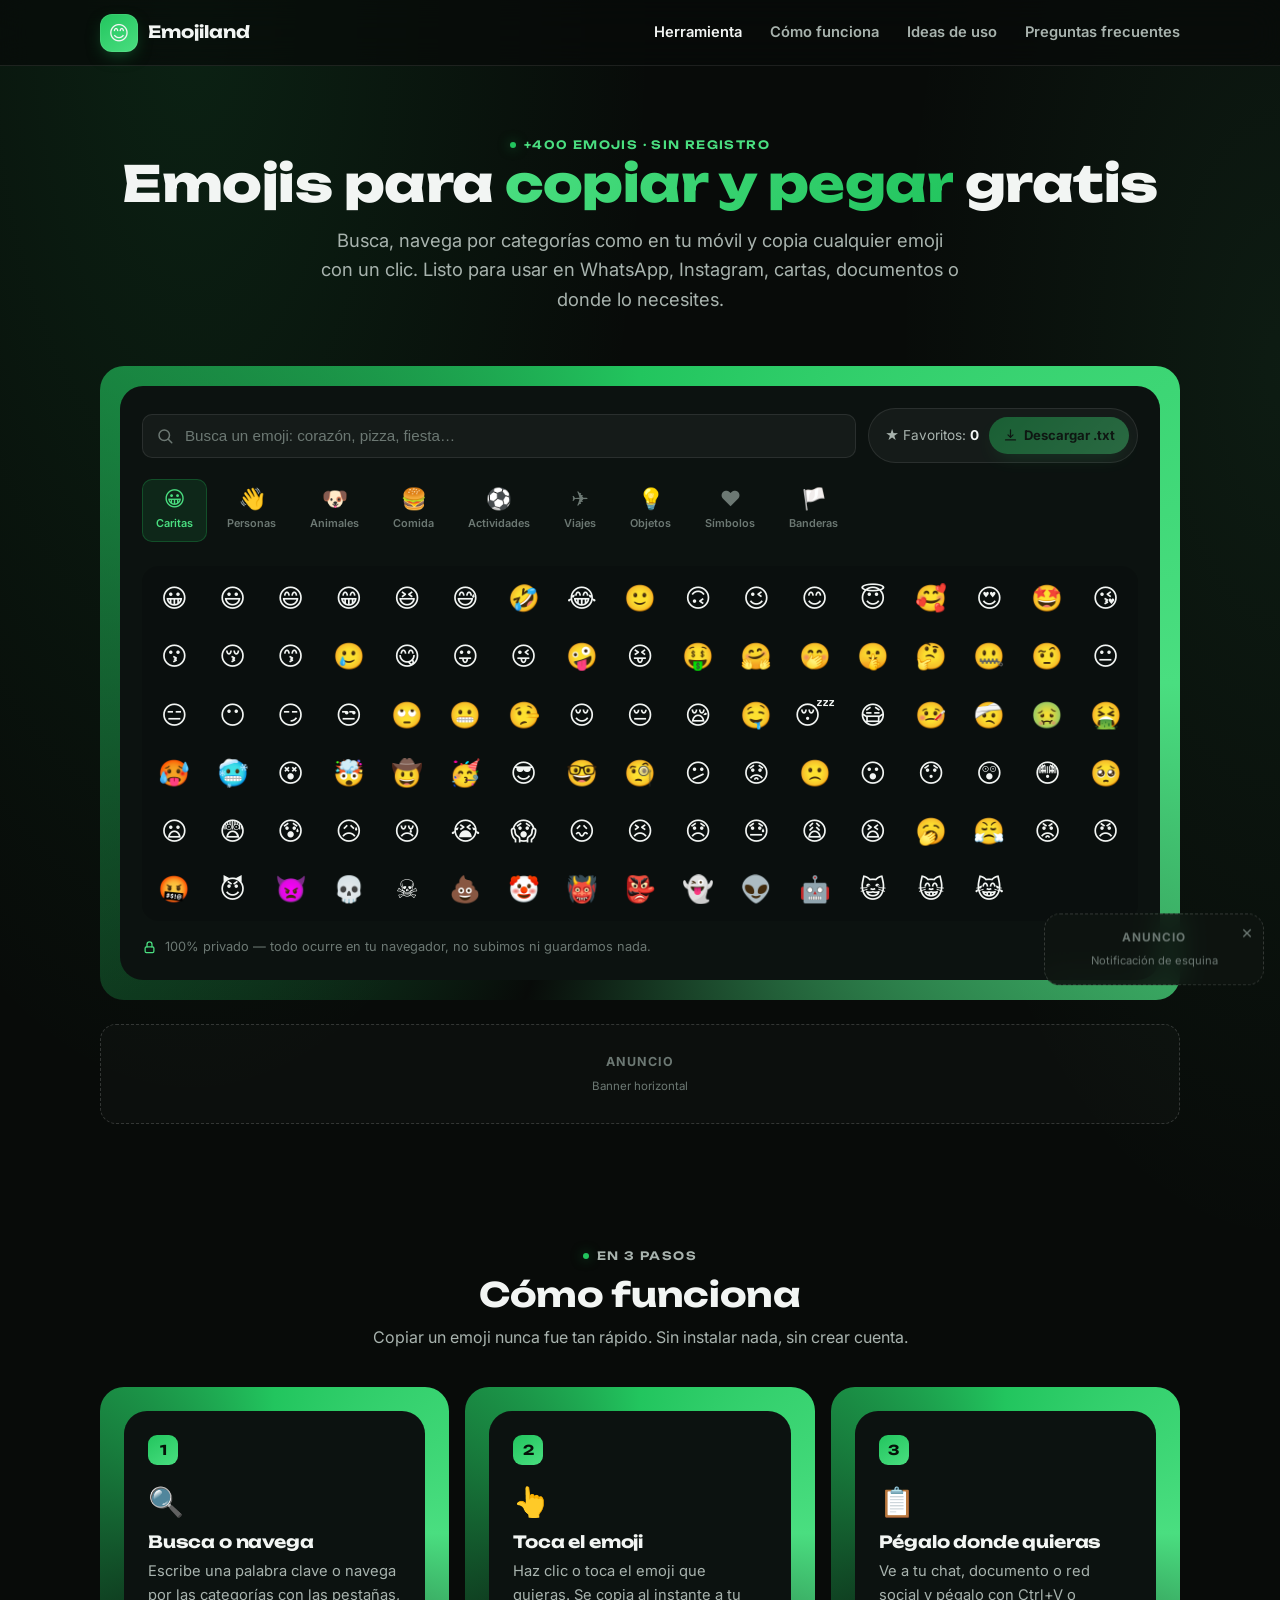
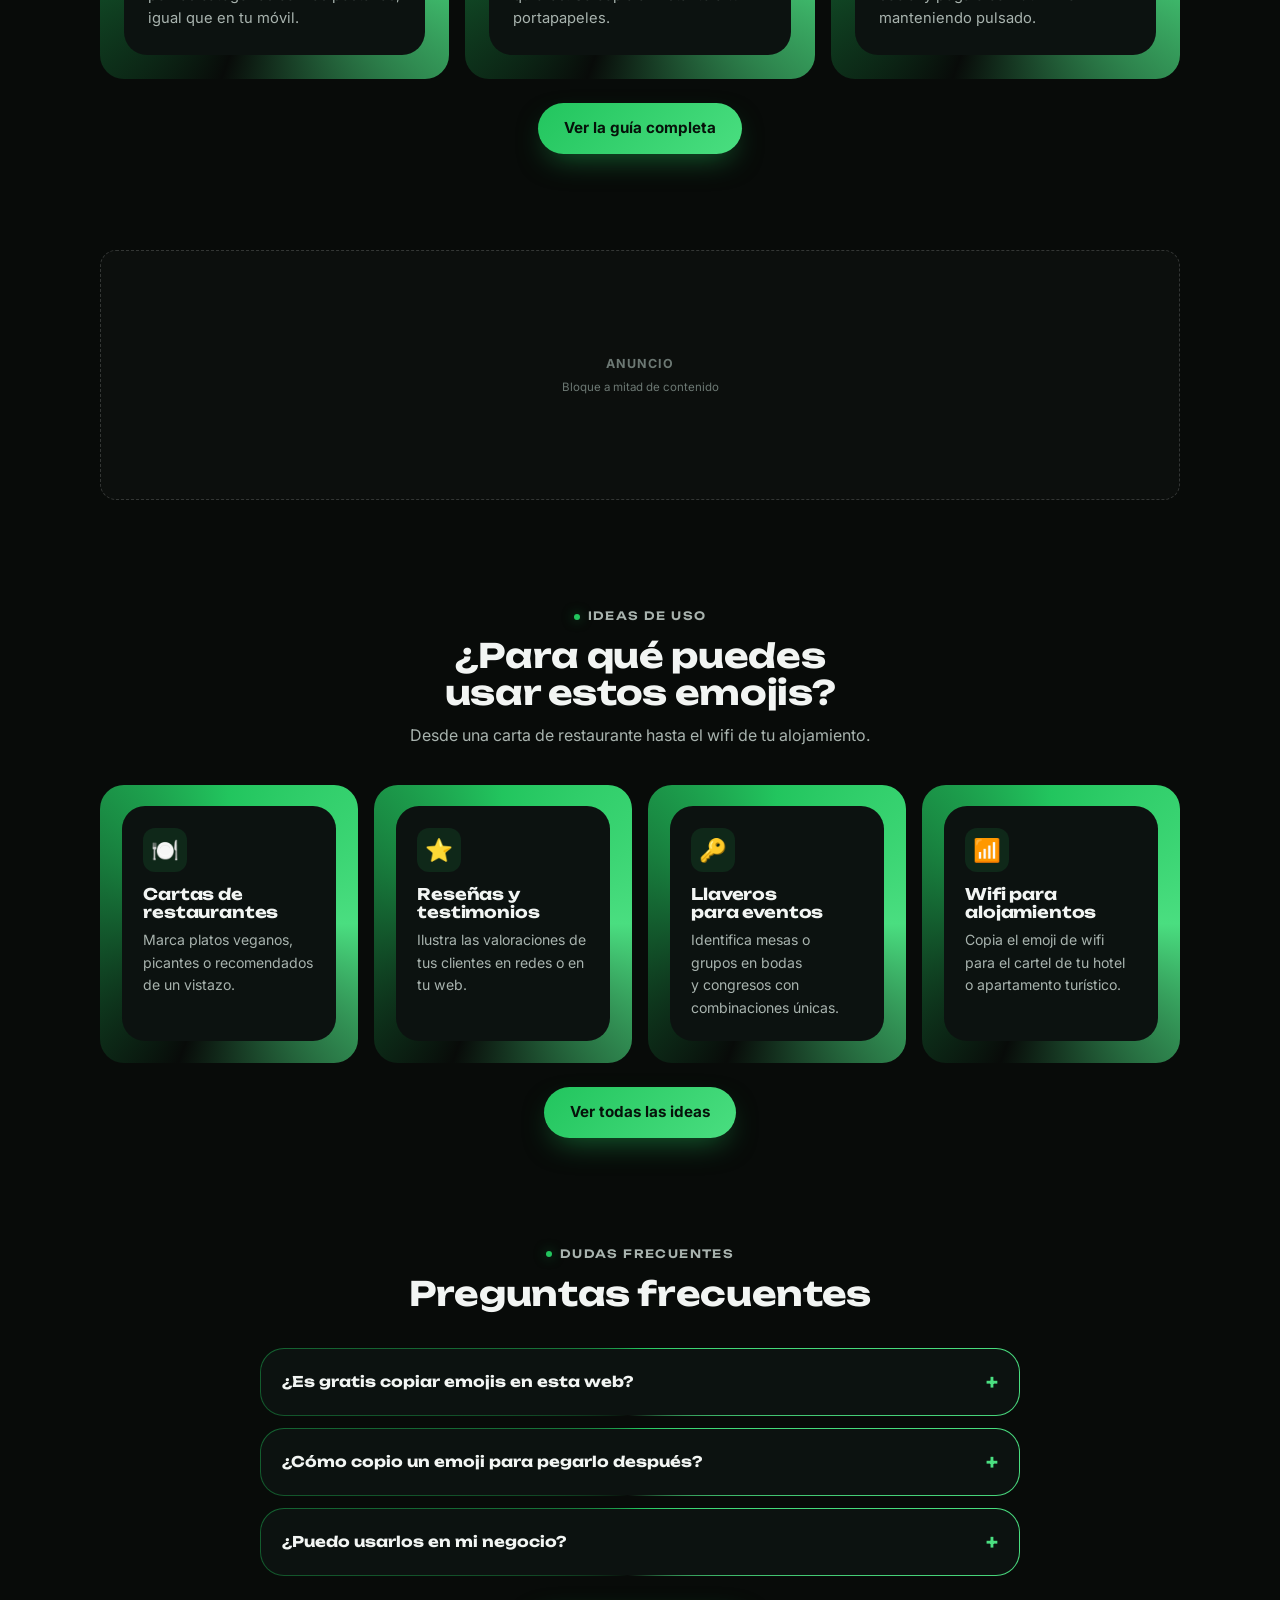
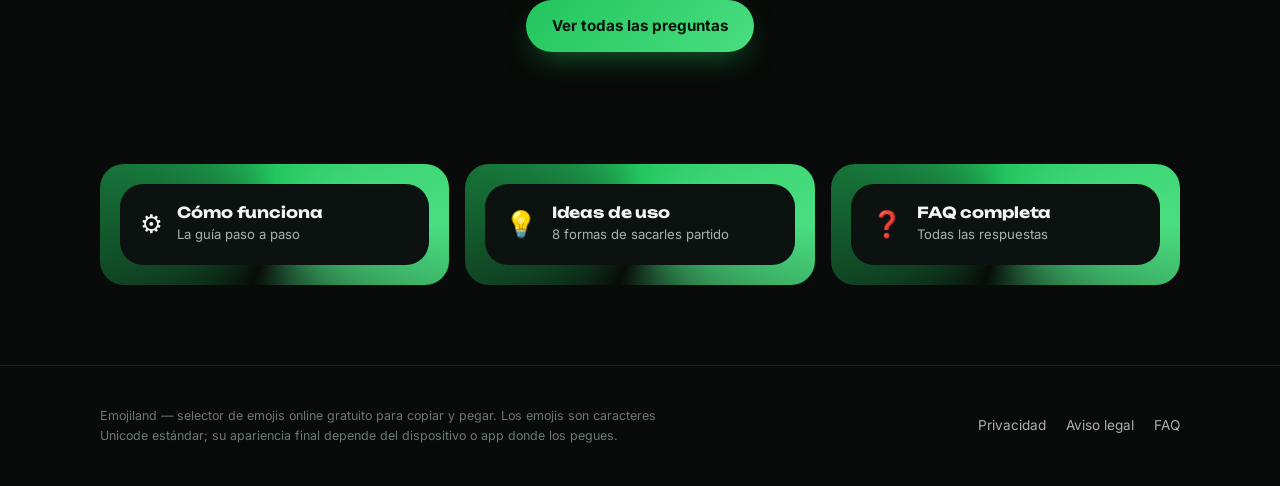
==== index.html @ db61b3c2 "Emojiland: web de copiar y pegar emojis Herramienta 100% client-side con mas de 400 emojis organizad" ====
<!DOCTYPE html>
<html lang="es">
<head>
<meta charset="UTF-8">
<meta name="viewport" content="width=device-width, initial-scale=1">
<title>Emojis para Copiar y Pegar Gratis | Emojiland</title>
<meta name="description" content="Copia emojis gratis con un clic: más de 400 emojis organizados por categorías como en tu móvil. Sin registro, listos para pegar donde quieras.">
<link rel="canonical" href="https://emojiland.example/">
<meta property="og:type" content="website">
<meta property="og:title" content="Emojis para Copiar y Pegar Gratis | Emojiland">
<meta property="og:description" content="Selector de emojis online, organizado por categorías. Copia y pega sin registrarte.">
<meta property="og:url" content="https://emojiland.example/">
<meta name="theme-color" content="#080b09">
<link rel="icon" href="data:image/svg+xml,%3Csvg xmlns='http://www.w3.org/2000/svg' viewBox='0 0 100 100'%3E%3Ctext y='.9em' font-size='90'%3E%F0%9F%98%80%3C/text%3E%3C/svg%3E">

<link rel="preconnect" href="https://fonts.googleapis.com">
<link rel="preconnect" href="https://fonts.gstatic.com" crossorigin>
<link rel="stylesheet" href="https://fonts.googleapis.com/css2?family=Unbounded:wght@600;700;800&family=Inter:wght@400;600;700&display=swap">
<link rel="stylesheet" href="styles.css?v=20260825">

<script type="application/ld+json">
{
  "@context": "https://schema.org",
  "@type": "WebApplication",
  "name": "Emojiland",
  "description": "Selector de emojis online para copiar y pegar gratis, organizado por categorías.",
  "applicationCategory": "UtilitiesApplication",
  "operatingSystem": "Any",
  "offers": { "@type": "Offer", "price": "0", "priceCurrency": "EUR" }
}
</script>
<script type="application/ld+json">
{
  "@context": "https://schema.org",
  "@type": "FAQPage",
  "mainEntity": [
    { "@type": "Question", "name": "¿Es gratis copiar emojis en esta web?", "acceptedAnswer": { "@type": "Answer", "text": "Sí, completamente gratis y sin límite de uso. No hace falta crear una cuenta ni instalar ninguna aplicación." } },
    { "@type": "Question", "name": "¿Cómo copio un emoji para pegarlo después?", "acceptedAnswer": { "@type": "Answer", "text": "Haz clic o toca el emoji que quieras. Se copia automáticamente a tu portapapeles y luego solo tienes que pegarlo donde quieras usarlo." } },
    { "@type": "Question", "name": "¿Puedo usar los emojis en mi negocio o proyecto comercial?", "acceptedAnswer": { "@type": "Answer", "text": "Sí. Los emojis son caracteres Unicode estándar, de uso libre en cualquier contexto personal o comercial." } }
  ]
}
</script>
</head>
<body>
<a href="#main" class="skip-link">Saltar al contenido</a>

<header class="site-header">
  <div class="container">
    <a href="index.html" class="brand">
      <span class="brand-mark" aria-hidden="true">😊</span>
      <span>Emojiland</span>
    </a>
    <nav class="main-nav" aria-label="Navegación principal">
      <a href="index.html" aria-current="page">Herramienta</a>
      <a href="como-funciona.html">Cómo funciona</a>
      <a href="ideas-de-uso.html">Ideas de uso</a>
      <a href="faq.html">Preguntas frecuentes</a>
    </nav>
    <button type="button" class="nav-toggle" data-nav-toggle aria-label="Abrir menú" aria-expanded="false">
      <svg viewBox="0 0 24 24" fill="none" stroke="currentColor" stroke-width="2" stroke-linecap="round"><path d="M3 6h18M3 12h18M3 18h18"/></svg>
    </button>
  </div>
  <nav class="mobile-nav" data-mobile-nav aria-label="Navegación móvil">
    <a href="index.html">Herramienta</a>
    <a href="como-funciona.html">Cómo funciona</a>
    <a href="ideas-de-uso.html">Ideas de uso</a>
    <a href="faq.html">Preguntas frecuentes</a>
  </nav>
</header>

<main id="main">
  <section class="hero container">
    <p class="eyebrow">+400 emojis · sin registro</p>
    <h1>Emojis para <span class="accent-text">copiar y pegar</span> gratis</h1>
    <p class="lead">Busca, navega por categorías como en tu móvil y copia cualquier emoji con un clic. Listo para usar en WhatsApp, Instagram, cartas, documentos o donde lo necesites.</p>
  </section>

  <section class="tool-section container" data-emoji-tool>
    <div class="glow-border tool-card">
      <div class="glow-border-inner">
        <div class="tool-topbar">
          <div class="search-wrap">
            <svg viewBox="0 0 24 24" fill="none" stroke="currentColor" stroke-width="2" stroke-linecap="round" aria-hidden="true"><circle cx="11" cy="11" r="7"/><path d="m21 21-4.3-4.3"/></svg>
            <label for="emoji-search" class="sr-only">Buscar emoji por nombre</label>
            <input type="search" id="emoji-search" class="search-input" placeholder="Busca un emoji: corazón, pizza, fiesta…" data-emoji-search>
          </div>
          <div class="fav-pill">
            <span>★ Favoritos: <strong data-fav-count>0</strong></span>
            <button type="button" class="fav-download" data-fav-download disabled>
              <svg viewBox="0 0 24 24" fill="none" stroke="currentColor" stroke-width="2" stroke-linecap="round" stroke-linejoin="round" aria-hidden="true"><path d="M12 3v12m0 0-4-4m4 4 4-4"/><path d="M4 19h16"/></svg>
              Descargar .txt
            </button>
          </div>
        </div>

        <div class="cat-tabs" role="tablist" aria-label="Categorías de emojis" data-cat-tabs></div>

        <div class="emoji-grid" data-emoji-grid aria-live="polite"></div>
        <noscript>
          <p class="empty-state">Esta herramienta necesita JavaScript activado para copiar emojis. Actívalo en tu navegador y recarga la página.</p>
        </noscript>

        <p class="privacy-badge">
          <svg viewBox="0 0 24 24" fill="none" stroke="currentColor" stroke-width="2" stroke-linecap="round" stroke-linejoin="round" aria-hidden="true"><rect x="5" y="11" width="14" height="9" rx="2"/><path d="M8 11V7a4 4 0 0 1 8 0v4"/></svg>
          100% privado — todo ocurre en tu navegador, no subimos ni guardamos nada.
        </p>
      </div>
    </div>

    <div class="ad-slot ad-banner" role="complementary" aria-label="Espacio publicitario">
      <div class="ad-slot-label">ANUNCIO<small>Banner horizontal</small></div>
    </div>
  </section>

  <section class="section container">
    <div class="section-head reveal">
      <p class="eyebrow">En 3 pasos</p>
      <h2>Cómo funciona</h2>
      <p>Copiar un emoji nunca fue tan rápido. Sin instalar nada, sin crear cuenta.</p>
    </div>
    <div class="steps-grid" id="como-funciona">
      <div class="glow-border step-card reveal">
        <div class="glow-border-inner">
          <span class="step-num">1</span>
          <div class="step-icon" aria-hidden="true">🔍</div>
          <h3>Busca o navega</h3>
          <p>Escribe una palabra clave o navega por las categorías con las pestañas, igual que en tu móvil.</p>
        </div>
      </div>
      <div class="glow-border step-card reveal">
        <div class="glow-border-inner">
          <span class="step-num">2</span>
          <div class="step-icon" aria-hidden="true">👆</div>
          <h3>Toca el emoji</h3>
          <p>Haz clic o toca el emoji que quieras. Se copia al instante a tu portapapeles.</p>
        </div>
      </div>
      <div class="glow-border step-card reveal">
        <div class="glow-border-inner">
          <span class="step-num">3</span>
          <div class="step-icon" aria-hidden="true">📋</div>
          <h3>Pégalo donde quieras</h3>
          <p>Ve a tu chat, documento o red social y pégalo con Ctrl+V o manteniendo pulsado.</p>
        </div>
      </div>
    </div>
    <p style="text-align:center; margin-top:1.5rem;">
      <a href="como-funciona.html" class="btn-primary">Ver la guía completa</a>
    </p>
  </section>

  <div class="container">
    <div class="ad-slot ad-incontent" role="complementary" aria-label="Espacio publicitario">
      <div class="ad-slot-label">ANUNCIO<small>Bloque a mitad de contenido</small></div>
    </div>
  </div>

  <section class="section container">
    <div class="section-head reveal">
      <p class="eyebrow">Ideas de uso</p>
      <h2>¿Para qué puedes usar estos emojis?</h2>
      <p>Desde una carta de restaurante hasta el wifi de tu alojamiento.</p>
    </div>
    <div class="uses-grid">
      <div class="glow-border use-card reveal">
        <div class="glow-border-inner">
          <div class="use-icon" aria-hidden="true">🍽️</div>
          <h3>Cartas de restaurantes</h3>
          <p>Marca platos veganos, picantes o recomendados de un vistazo.</p>
        </div>
      </div>
      <div class="glow-border use-card reveal">
        <div class="glow-border-inner">
          <div class="use-icon" aria-hidden="true">⭐</div>
          <h3>Reseñas y testimonios</h3>
          <p>Ilustra las valoraciones de tus clientes en redes o en tu web.</p>
        </div>
      </div>
      <div class="glow-border use-card reveal">
        <div class="glow-border-inner">
          <div class="use-icon" aria-hidden="true">🔑</div>
          <h3>Llaveros para eventos</h3>
          <p>Identifica mesas o grupos en bodas y congresos con combinaciones únicas.</p>
        </div>
      </div>
      <div class="glow-border use-card reveal">
        <div class="glow-border-inner">
          <div class="use-icon" aria-hidden="true">📶</div>
          <h3>Wifi para alojamientos</h3>
          <p>Copia el emoji de wifi para el cartel de tu hotel o apartamento turístico.</p>
        </div>
      </div>
    </div>
    <p style="text-align:center; margin-top:1.5rem;">
      <a href="ideas-de-uso.html" class="btn-primary">Ver todas las ideas</a>
    </p>
  </section>

  <section class="section container">
    <div class="section-head reveal">
      <p class="eyebrow">Dudas frecuentes</p>
      <h2>Preguntas frecuentes</h2>
    </div>
    <div class="faq-list">
      <div class="glow-border faq-item reveal">
        <details class="glow-border-inner">
          <summary>¿Es gratis copiar emojis en esta web?<span class="plus" aria-hidden="true">+</span></summary>
          <p class="faq-answer">Sí, completamente gratis y sin límite de uso. No hace falta crear una cuenta.</p>
        </details>
      </div>
      <div class="glow-border faq-item reveal">
        <details class="glow-border-inner">
          <summary>¿Cómo copio un emoji para pegarlo después?<span class="plus" aria-hidden="true">+</span></summary>
          <p class="faq-answer">Haz clic o toca el emoji: se copia automáticamente a tu portapapeles. Después pégalo con Ctrl+V.</p>
        </details>
      </div>
      <div class="glow-border faq-item reveal">
        <details class="glow-border-inner">
          <summary>¿Puedo usarlos en mi negocio?<span class="plus" aria-hidden="true">+</span></summary>
          <p class="faq-answer">Sí, los emojis son caracteres Unicode de uso libre en cualquier contexto personal o comercial.</p>
        </details>
      </div>
    </div>
    <p style="text-align:center; margin-top:1.5rem;">
      <a href="faq.html" class="btn-primary">Ver todas las preguntas</a>
    </p>
  </section>

  <section class="section container">
    <div class="more-pages">
      <a class="glow-border more-page-card reveal" href="como-funciona.html">
        <div class="glow-border-inner">
          <span class="mp-icon" aria-hidden="true">⚙️</span>
          <div><h3>Cómo funciona</h3><p>La guía paso a paso</p></div>
        </div>
      </a>
      <a class="glow-border more-page-card reveal" href="ideas-de-uso.html">
        <div class="glow-border-inner">
          <span class="mp-icon" aria-hidden="true">💡</span>
          <div><h3>Ideas de uso</h3><p>8 formas de sacarles partido</p></div>
        </div>
      </a>
      <a class="glow-border more-page-card reveal" href="faq.html">
        <div class="glow-border-inner">
          <span class="mp-icon" aria-hidden="true">❓</span>
          <div><h3>FAQ completa</h3><p>Todas las respuestas</p></div>
        </div>
      </a>
    </div>
  </section>
</main>

<footer class="site-footer">
  <div class="container footer-grid">
    <p class="footer-note">Emojiland — selector de emojis online gratuito para copiar y pegar. Los emojis son caracteres Unicode estándar; su apariencia final depende del dispositivo o app donde los pegues.</p>
    <nav class="footer-links" aria-label="Enlaces legales">
      <a href="privacidad.html">Privacidad</a>
      <a href="aviso-legal.html">Aviso legal</a>
      <a href="faq.html">FAQ</a>
    </nav>
  </div>
</footer>

<div class="copy-toast" data-copy-toast aria-live="assertive"></div>

<aside class="ad-corner" data-ad-corner aria-label="Espacio publicitario">
  <button type="button" class="ad-corner-close" data-ad-corner-close aria-label="Cerrar anuncio">✕</button>
  <div class="ad-corner-body">ANUNCIO<span>Notificación de esquina</span></div>
</aside>

<dialog class="ad-dialog" data-ad-dialog aria-label="Publicidad">
  <div class="ad-dialog-inner">
    <button type="button" class="ad-dialog-close" data-ad-dialog-close aria-label="Cerrar">✕</button>
    <h3>Tu descarga ha comenzado</h3>
    <div class="ad-slot" role="complementary" aria-label="Espacio publicitario">
      <div class="ad-slot-label">ANUNCIO<small>Pop-up al descargar</small></div>
    </div>
    <div class="ad-dialog-foot">
      <button type="button" data-ad-dialog-close-2>Cerrar y seguir</button>
    </div>
  </div>
</dialog>

<script defer src="lib/manifest.js"></script>
<script defer src="main.js?v=20260825"></script>
</body>
</html>
---- styles.css ----
/* =============================================================
   1. Tokens
   ============================================================= */
:root {
  --bg: #080b09;
  --bg-2: #0c1210;
  --surface: rgba(255, 255, 255, 0.045);
  --surface-strong: rgba(255, 255, 255, 0.08);
  --border: rgba(255, 255, 255, 0.09);
  --border-strong: rgba(255, 255, 255, 0.16);
  --text: #f2f5f3;
  --text-dim: #a8b3ae;
  --text-faint: #6c7873;

  --accent: #22C55E;
  --accent-light: #4ade80;
  --accent-glow-50: rgba(34, 197, 94, 0.5);
  --accent-glow-25: rgba(34, 197, 94, 0.25);
  --accent-glow-12: rgba(34, 197, 94, 0.12);

  --display: "Unbounded", system-ui, sans-serif;
  --sans: "Inter", system-ui, -apple-system, sans-serif;

  --radius-lg: 24px;
  --radius-md: 16px;
  --radius-sm: 10px;
  --blur: 22px;

  --ease-out: cubic-bezier(0.16, 1, 0.3, 1);
  --ease-soft: cubic-bezier(0.25, 0.46, 0.45, 0.94);
  --ease-bounce: cubic-bezier(0.34, 1.56, 0.64, 1);
}

@view-transition { navigation: auto; }
::view-transition-old(root), ::view-transition-new(root) {
  animation-duration: 0.5s;
  animation-timing-function: cubic-bezier(0.16, 1, 0.3, 1);
}
::view-transition-old(root) { animation-name: fadeOutUp; }
::view-transition-new(root) { animation-name: fadeInUp; }
@keyframes fadeOutUp { to { opacity: 0; transform: translateY(-10px); } }
@keyframes fadeInUp { from { opacity: 0; transform: translateY(10px); } }

/* =============================================================
   2. Reset & base
   ============================================================= */
*, *::before, *::after { box-sizing: border-box; margin: 0; }
html { -webkit-text-size-adjust: 100%; tab-size: 2; scroll-behavior: smooth; }
body {
  background:
    radial-gradient(60% 50% at 15% 0%, var(--accent-glow-12), transparent 60%),
    radial-gradient(50% 40% at 100% 10%, rgba(74, 222, 128, 0.08), transparent 60%),
    var(--bg);
  color: var(--text);
  font-family: var(--sans);
  font-size: 16px;
  line-height: 1.6;
  -webkit-font-smoothing: antialiased;
  text-rendering: optimizeLegibility;
  overflow-x: clip;
  overscroll-behavior-y: none;
  min-height: 100svh;
}
img, svg, video { display: block; max-width: 100%; }
img { height: auto; }
button { font: inherit; color: inherit; cursor: pointer; border: 0; background: none; }
a { color: inherit; text-decoration: none; }
p { text-wrap: pretty; }
h1, h2, h3, h4 { text-wrap: balance; line-height: 1.12; letter-spacing: -0.01em; font-family: var(--display); font-weight: 700; }
ul { list-style: none; padding: 0; }
::selection { background: var(--accent); color: #06120a; }

:focus-visible {
  outline: 2px solid var(--accent-light);
  outline-offset: 3px;
  border-radius: 6px;
}

.skip-link {
  position: fixed; top: -100px; left: 1rem;
  padding: .6rem 1rem; background: var(--accent); color: #06120a;
  z-index: 9999; border-radius: 8px; font-weight: 700;
}
.skip-link:focus { top: 1rem; }

/* =============================================================
   3. Utilities
   ============================================================= */
.container { width: 100%; max-width: 1120px; margin-inline: auto; padding-inline: 1.25rem; }
.sr-only {
  position: absolute; width: 1px; height: 1px; padding: 0; margin: -1px;
  overflow: hidden; clip: rect(0,0,0,0); white-space: nowrap; border: 0;
}
.eyebrow {
  display: inline-flex; align-items: center; gap: .5rem;
  font-family: var(--display); font-weight: 600; font-size: .72rem;
  letter-spacing: .12em; text-transform: uppercase; color: var(--accent-light);
}
.eyebrow::before { content: ""; width: 6px; height: 6px; border-radius: 50%; background: var(--accent); box-shadow: 0 0 12px var(--accent-glow-50); }

.reveal { opacity: 0; transform: translateY(18px); transition: opacity .7s var(--ease-out), transform .7s var(--ease-out); }
.reveal.is-visible { opacity: 1; transform: none; }
@media (prefers-reduced-motion: reduce) {
  .reveal { opacity: 1; transform: none; transition: none; }
}

/* =============================================================
   4. Glass component
   ============================================================= */
.glass {
  position: relative;
  background: var(--surface);
  border: 1px solid var(--border);
  border-radius: var(--radius-lg);
  backdrop-filter: blur(var(--blur)) saturate(140%);
  -webkit-backdrop-filter: blur(var(--blur)) saturate(140%);
  box-shadow: 0 20px 60px -25px rgba(0, 0, 0, 0.6), inset 0 1px 0 rgba(255,255,255,0.04);
}

.glow-border {
  position: relative;
  border-radius: var(--radius-lg);
  padding: 1px;
  overflow: hidden;
}
.glow-border::before {
  content: "";
  position: absolute; inset: -60%;
  background: conic-gradient(from 0deg, var(--accent) 0deg, var(--accent-light) 90deg, transparent 200deg, var(--accent) 360deg);
  animation: spin-border 6s linear infinite;
}
@media (prefers-reduced-motion: reduce) { .glow-border::before { animation: none; } }
@keyframes spin-border { to { transform: rotate(360deg); } }
.glow-border > .glow-border-inner {
  position: relative;
  background: var(--bg-2);
  border-radius: calc(var(--radius-lg) - 1px);
}

/* =============================================================
   5. Header / nav
   ============================================================= */
.site-header {
  position: sticky; top: 0; z-index: 40;
  background: rgba(8, 11, 9, 0.72);
  backdrop-filter: blur(16px);
  -webkit-backdrop-filter: blur(16px);
  border-bottom: 1px solid var(--border);
}
.site-header .container { display: flex; align-items: center; justify-content: space-between; gap: 1rem; padding-block: .85rem; }

.brand { display: flex; align-items: center; gap: .6rem; font-family: var(--display); font-weight: 700; font-size: 1.05rem; }
.brand-mark {
  display: grid; place-items: center;
  width: 38px; height: 38px; border-radius: 12px;
  font-size: 1.25rem;
  background: linear-gradient(145deg, var(--accent), var(--accent-light));
  box-shadow: 0 6px 18px -6px var(--accent-glow-50), 0 0 0 1px rgba(255,255,255,0.08) inset;
}

.main-nav { display: none; align-items: center; gap: 1.75rem; }
.main-nav a { font-weight: 600; font-size: .92rem; color: var(--text-dim); transition: color .25s var(--ease-out); }
.main-nav a:hover, .main-nav a[aria-current="page"] { color: var(--text); }

.nav-toggle {
  display: grid; place-items: center; width: 40px; height: 40px;
  border-radius: var(--radius-sm); border: 1px solid var(--border);
}
.nav-toggle svg { width: 20px; height: 20px; }

.mobile-nav {
  display: none; flex-direction: column; gap: .25rem;
  padding: .5rem 1.25rem 1.25rem;
  border-bottom: 1px solid var(--border);
  background: rgba(8, 11, 9, 0.92);
}
.mobile-nav.is-open { display: flex; }
.mobile-nav a { padding: .7rem .25rem; font-weight: 600; color: var(--text-dim); border-bottom: 1px solid var(--border); }
.mobile-nav a:last-child { border-bottom: 0; }

@media (min-width: 720px) {
  .main-nav { display: flex; }
  .nav-toggle { display: none; }
  .mobile-nav { display: none !important; }
}

/* =============================================================
   6. Hero + tool
   ============================================================= */
.hero { padding-block: 3rem 1.5rem; text-align: center; }
.hero h1 { font-size: clamp(2rem, 5.5vw, 3.1rem); font-weight: 800; }
.hero h1 .accent-text {
  background: linear-gradient(120deg, var(--accent-light), var(--accent));
  -webkit-background-clip: text; background-clip: text; color: transparent;
}
.hero p.lead { margin-top: .9rem; color: var(--text-dim); font-size: clamp(1rem, 2vw, 1.15rem); max-width: 640px; margin-inline: auto; }

.tool-section { padding-block: 1.25rem 2.5rem; }
.tool-card { padding: 1.25rem; }
.tool-card .glow-border-inner { padding: 1.4rem; }

.tool-topbar { display: flex; flex-wrap: wrap; gap: .75rem; align-items: center; justify-content: space-between; margin-bottom: 1rem; }

.search-wrap { position: relative; flex: 1 1 260px; }
.search-wrap svg { position: absolute; left: 14px; top: 50%; transform: translateY(-50%); width: 18px; height: 18px; color: var(--text-faint); }
.search-input {
  width: 100%; padding: .8rem 1rem .8rem 2.6rem;
  background: rgba(255,255,255,0.04); border: 1px solid var(--border);
  border-radius: var(--radius-sm); color: var(--text); font-size: .95rem;
  transition: border-color .25s var(--ease-out), box-shadow .25s var(--ease-out);
}
.search-input::placeholder { color: var(--text-faint); }
.search-input:focus { border-color: var(--accent); box-shadow: 0 0 0 3px var(--accent-glow-25); outline: none; }

.fav-pill {
  display: flex; align-items: center; gap: .6rem;
  background: rgba(255,255,255,0.04); border: 1px solid var(--border);
  border-radius: 999px; padding: .5rem .5rem .5rem 1rem; font-size: .85rem; color: var(--text-dim);
}
.fav-pill strong { color: var(--text); }
.fav-download {
  display: flex; align-items: center; gap: .4rem;
  background: linear-gradient(135deg, var(--accent), var(--accent-light));
  color: #06120a; font-weight: 700; font-size: .82rem;
  padding: .5rem .85rem; border-radius: 999px;
  box-shadow: 0 8px 20px -8px var(--accent-glow-50);
  transition: transform .2s var(--ease-out), box-shadow .2s var(--ease-out);
}
.fav-download:hover { transform: translateY(-1px); box-shadow: 0 10px 26px -8px var(--accent-glow-50); }
.fav-download:disabled { opacity: .4; pointer-events: none; }
.fav-download svg { width: 15px; height: 15px; }

.cat-tabs {
  display: flex; gap: .4rem; overflow-x: auto; padding-bottom: .5rem; margin-bottom: 1rem;
  scrollbar-width: none;
}
.cat-tabs::-webkit-scrollbar { display: none; }
.cat-tab {
  display: flex; flex-direction: column; align-items: center; gap: .3rem;
  flex: 0 0 auto; padding: .55rem .8rem;
  border-radius: var(--radius-sm); border: 1px solid transparent;
  color: var(--text-faint); font-size: .68rem; font-weight: 600; white-space: nowrap;
  transition: background .25s var(--ease-out), color .25s var(--ease-out), border-color .25s var(--ease-out);
}
.cat-tab .cat-tab-icon { font-size: 1.3rem; line-height: 1; }
.cat-tab:hover { background: rgba(255,255,255,0.04); color: var(--text-dim); }
.cat-tab[aria-selected="true"] {
  background: var(--accent-glow-12); border-color: var(--accent-glow-25); color: var(--accent-light);
}

.emoji-grid {
  display: grid;
  grid-template-columns: repeat(auto-fill, minmax(48px, 1fr));
  gap: .35rem;
  max-height: 380px;
  overflow-y: auto;
  padding: .35rem;
  border-radius: var(--radius-md);
  background: rgba(0,0,0,0.15);
}
.emoji-grid::-webkit-scrollbar { width: 8px; }
.emoji-grid::-webkit-scrollbar-thumb { background: var(--border-strong); border-radius: 8px; }

.emoji-cell {
  position: relative;
  display: grid; place-items: center;
  aspect-ratio: 1; border-radius: var(--radius-sm);
  font-size: 1.6rem; line-height: 1;
  transition: transform .18s var(--ease-bounce), background .2s var(--ease-out);
}
.emoji-cell:hover { background: var(--surface-strong); transform: translateY(-2px) scale(1.08); }
.emoji-cell:active { transform: scale(0.92); }
.emoji-cell.is-copied { animation: pop-copied .5s var(--ease-bounce); }
@keyframes pop-copied {
  0% { transform: scale(1); }
  40% { transform: scale(1.35); background: var(--accent-glow-25); }
  100% { transform: scale(1); }
}

.emoji-star {
  position: absolute; top: 1px; right: 1px;
  width: 16px; height: 16px; display: grid; place-items: center;
  font-size: .62rem; color: var(--text-faint); opacity: 0; transition: opacity .2s, color .2s;
}
.emoji-cell:hover .emoji-star, .emoji-star.is-fav { opacity: 1; }
.emoji-star.is-fav { color: var(--accent-light); }

.empty-state { padding: 2.5rem 1rem; text-align: center; color: var(--text-faint); font-size: .9rem; }

.privacy-badge {
  margin-top: 1rem; display: flex; align-items: center; gap: .5rem;
  font-size: .8rem; color: var(--text-faint);
}
.privacy-badge svg { width: 15px; height: 15px; color: var(--accent-light); flex: 0 0 auto; }

/* Copy toast */
.copy-toast {
  position: fixed; left: 50%; bottom: 28px; transform: translate(-50%, 20px);
  display: flex; align-items: center; gap: .5rem;
  padding: .7rem 1.1rem; border-radius: 999px;
  background: rgba(15, 20, 17, 0.9); border: 1px solid var(--border-strong);
  backdrop-filter: blur(14px);
  font-weight: 600; font-size: .88rem;
  opacity: 0; pointer-events: none;
  transition: opacity .3s var(--ease-out), transform .3s var(--ease-out);
  z-index: 200;
}
.copy-toast.is-shown { opacity: 1; transform: translate(-50%, 0); }
.copy-toast .toast-emoji { font-size: 1.15rem; }
.copy-toast .toast-check { color: var(--accent-light); }

/* =============================================================
   7. Ad slots
   ============================================================= */
.ad-slot {
  display: flex; align-items: center; justify-content: center;
  border: 1px dashed var(--border-strong); border-radius: var(--radius-md);
  color: var(--text-faint); font-size: .78rem; letter-spacing: .08em; text-transform: uppercase;
  font-weight: 700; background: rgba(255,255,255,0.02);
}
.ad-slot .ad-slot-label { display: flex; flex-direction: column; align-items: center; gap: .3rem; }
.ad-slot .ad-slot-label small { text-transform: none; letter-spacing: normal; font-weight: 400; font-size: .72rem; }

.ad-banner { min-height: 100px; margin-block: 1.5rem; }
.ad-incontent { min-height: 250px; margin-block: 3rem; }

.ad-corner {
  position: fixed; right: 16px; bottom: 16px; z-index: 150;
  width: 220px; padding: .9rem;
  border-radius: var(--radius-md);
  background: rgba(15, 20, 17, 0.85);
  border: 1px dashed var(--border-strong);
  backdrop-filter: blur(14px);
  transform: translateY(140%);
  transition: transform .5s var(--ease-out);
}
.ad-corner.is-shown { transform: translateY(0); }
.ad-corner-close {
  position: absolute; top: 6px; right: 6px;
  width: 22px; height: 22px; display: grid; place-items: center;
  border-radius: 50%; color: var(--text-faint); font-size: .9rem;
}
.ad-corner-close:hover { background: rgba(255,255,255,0.08); color: var(--text); }
.ad-corner-body { text-align: center; color: var(--text-faint); font-size: .74rem; text-transform: uppercase; letter-spacing: .08em; font-weight: 700; }
.ad-corner-body span { display: block; margin-top: .3rem; text-transform: none; letter-spacing: normal; font-weight: 400; font-size: .7rem; }
@media (max-width: 539px) { .ad-corner { left: 12px; right: 12px; width: auto; } }

/* Download interstitial dialog */
.ad-dialog {
  border: 1px solid var(--border-strong); border-radius: var(--radius-lg);
  background: var(--bg-2); color: var(--text);
  padding: 0; width: min(420px, 92vw);
  backdrop-filter: blur(var(--blur));
}
.ad-dialog::backdrop { background: rgba(0,0,0,0.6); backdrop-filter: blur(4px); }
.ad-dialog-inner { padding: 1.5rem; position: relative; }
.ad-dialog-close {
  position: absolute; top: .8rem; right: .8rem;
  width: 32px; height: 32px; border-radius: 50%;
  display: grid; place-items: center; border: 1px solid var(--border);
  color: var(--text-dim);
}
.ad-dialog-close:hover { color: var(--text); background: rgba(255,255,255,0.06); }
.ad-dialog h3 { font-size: 1rem; margin-bottom: .9rem; padding-right: 2rem; }
.ad-dialog .ad-slot { min-height: 220px; }
.ad-dialog-foot { margin-top: 1rem; text-align: center; }
.ad-dialog-foot button {
  font-weight: 700; font-size: .85rem; color: var(--accent-light);
  padding: .5rem 1rem;
}

/* =============================================================
   8. Content sections
   ============================================================= */
.section { padding-block: 3rem; }
.section-head { text-align: center; max-width: 620px; margin: 0 auto 2.25rem; }
.section-head h2 { font-size: clamp(1.5rem, 3.5vw, 2.1rem); margin-top: .6rem; }
.section-head p { color: var(--text-dim); margin-top: .7rem; }

.steps-grid { display: grid; gap: 1rem; grid-template-columns: 1fr; }
.step-card { padding: 1.5rem; position: relative; }
.step-card .glow-border-inner { padding: 1.5rem; height: 100%; }
.step-num {
  display: inline-flex; align-items: center; justify-content: center;
  width: 30px; height: 30px; border-radius: 9px; font-family: var(--display); font-weight: 700; font-size: .85rem;
  background: linear-gradient(145deg, var(--accent), var(--accent-light)); color: #06120a; margin-bottom: .9rem;
}
.step-icon { font-size: 1.8rem; margin-bottom: .5rem; }
.step-card h3 { font-size: 1.05rem; margin-bottom: .5rem; }
.step-card p { color: var(--text-dim); font-size: .92rem; }

.uses-grid { display: grid; gap: 1rem; grid-template-columns: 1fr; }
.use-card { padding: 1.35rem; }
.use-card .glow-border-inner { padding: 1.35rem; height: 100%; }
.use-icon {
  width: 44px; height: 44px; display: grid; place-items: center; font-size: 1.4rem;
  border-radius: 12px; background: var(--accent-glow-12); margin-bottom: .9rem;
}
.use-card h3 { font-size: 1rem; margin-bottom: .45rem; }
.use-card p { color: var(--text-dim); font-size: .88rem; }

.seo-copy { max-width: 760px; margin-inline: auto; color: var(--text-dim); }
.seo-copy p { margin-bottom: 1rem; }
.seo-copy h2, .seo-copy h3 { color: var(--text); margin-top: 1.6rem; margin-bottom: .6rem; }

.faq-list { max-width: 760px; margin-inline: auto; display: flex; flex-direction: column; gap: .75rem; }
.faq-item .glow-border-inner { padding: 0; overflow: hidden; display: block; }
.faq-item summary {
  list-style: none; cursor: pointer; padding: 1.1rem 1.3rem;
  display: flex; align-items: center; justify-content: space-between; gap: 1rem;
  font-weight: 700; font-family: var(--display); font-size: .92rem;
}
.faq-item summary::-webkit-details-marker { display: none; }
.faq-item summary::marker { content: ""; }
.faq-item summary .plus { color: var(--accent-light); font-size: 1.2rem; transition: transform .25s var(--ease-out); flex: 0 0 auto; }
.faq-item .glow-border-inner[open] summary .plus { transform: rotate(45deg); }
.faq-item .faq-answer { padding: 0 1.3rem 1.2rem; color: var(--text-dim); font-size: .92rem; }

.cta-band { text-align: center; padding: 2.5rem 1.5rem; }
.cta-band h2 { margin-bottom: .8rem; }
.cta-band p { color: var(--text-dim); margin-bottom: 1.3rem; }
.btn-primary {
  display: inline-flex; align-items: center; gap: .5rem;
  padding: .85rem 1.6rem; border-radius: 999px; font-weight: 700; font-size: .95rem;
  background: linear-gradient(135deg, var(--accent), var(--accent-light)); color: #06120a;
  box-shadow: 0 12px 30px -10px var(--accent-glow-50);
  transition: transform .2s var(--ease-out), box-shadow .2s var(--ease-out);
}
.btn-primary:hover { transform: translateY(-2px); box-shadow: 0 16px 36px -10px var(--accent-glow-50); }

.more-pages { display: grid; gap: 1rem; grid-template-columns: 1fr; margin-top: 1rem; }
.more-page-card { padding: 1.25rem; display: block; }
.more-page-card .glow-border-inner { padding: 1.25rem; display: flex; align-items: center; gap: .9rem; }
.more-page-card .mp-icon { font-size: 1.6rem; }
.more-page-card h3 { font-size: .95rem; margin-bottom: .2rem; }
.more-page-card p { font-size: .82rem; color: var(--text-dim); }

/* =============================================================
   9. Footer
   ============================================================= */
.site-footer { border-top: 1px solid var(--border); padding-block: 2.5rem; margin-top: 2rem; }
.footer-grid { display: flex; flex-direction: column; gap: 1.5rem; align-items: center; text-align: center; }
.footer-links { display: flex; flex-wrap: wrap; gap: 1.25rem; justify-content: center; }
.footer-links a { color: var(--text-dim); font-size: .85rem; }
.footer-links a:hover { color: var(--text); }
.footer-note { color: var(--text-faint); font-size: .78rem; max-width: 560px; }

/* =============================================================
   10. Legal pages
   ============================================================= */
.legal-page { padding-block: 3rem 4rem; }
.legal-page .container { max-width: 760px; }
.legal-page h1 { font-size: clamp(1.6rem, 4vw, 2.2rem); margin-bottom: 1.5rem; }
.legal-page h2 { font-size: 1.15rem; margin-top: 1.8rem; margin-bottom: .6rem; }
.legal-page p, .legal-page li { color: var(--text-dim); margin-bottom: .8rem; font-size: .95rem; }
.legal-page ul { padding-left: 1.2rem; list-style: disc; }

/* =============================================================
   11. Responsive
   ============================================================= */
@media (min-width: 540px) {
  .steps-grid { grid-template-columns: repeat(3, 1fr); }
  .uses-grid { grid-template-columns: repeat(2, 1fr); }
}
@media (min-width: 720px) {
  .uses-grid { grid-template-columns: repeat(2, 1fr); }
  .more-pages { grid-template-columns: repeat(3, 1fr); }
  .footer-grid { flex-direction: row; justify-content: space-between; text-align: left; }
}
@media (min-width: 960px) {
  .uses-grid { grid-template-columns: repeat(4, 1fr); }
  .emoji-grid { grid-template-columns: repeat(auto-fill, minmax(52px, 1fr)); }
}
@media (min-width: 1280px) {
  .hero { padding-block: 4rem 2rem; }
}

/* =============================================================
   12. Reduced motion (only intrusive effects)
   ============================================================= */
@media (prefers-reduced-motion: reduce) {
  html { scroll-behavior: auto; }
  .emoji-cell.is-copied { animation: none; background: var(--accent-glow-25); }
}
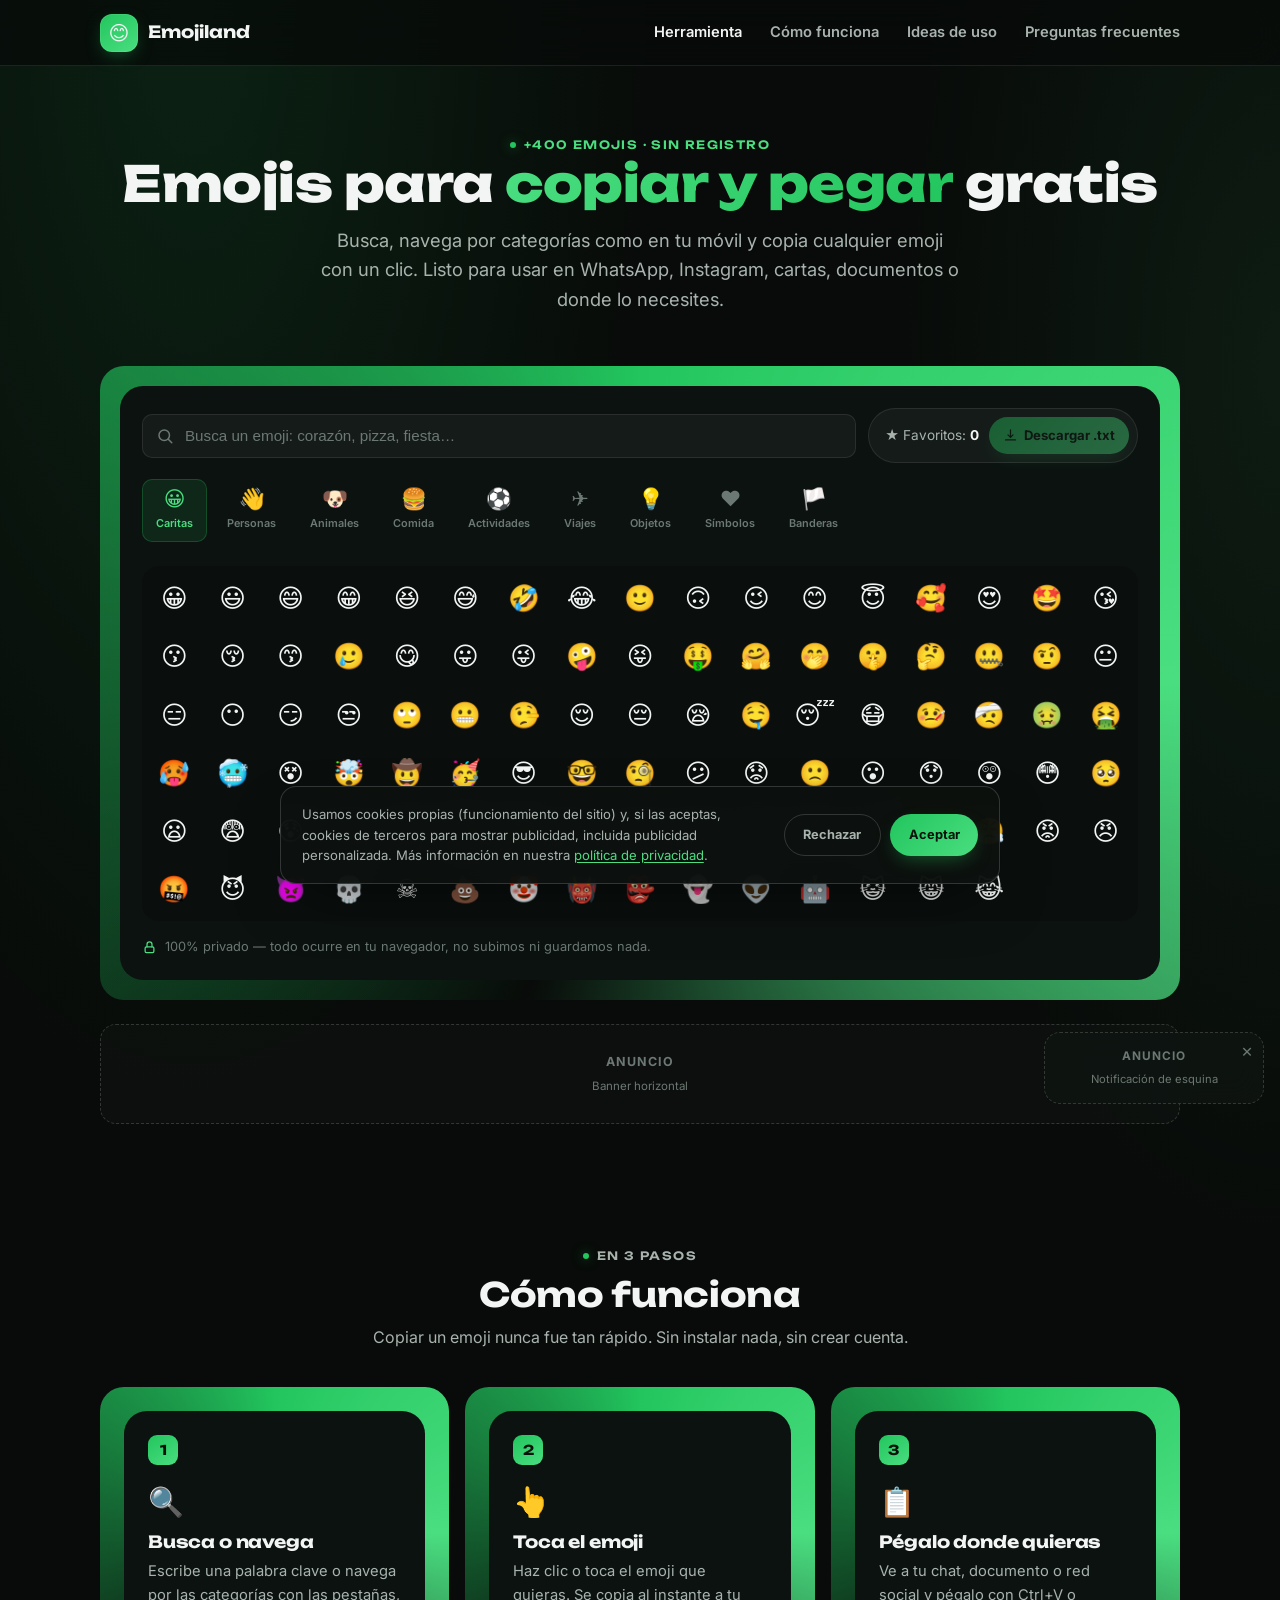
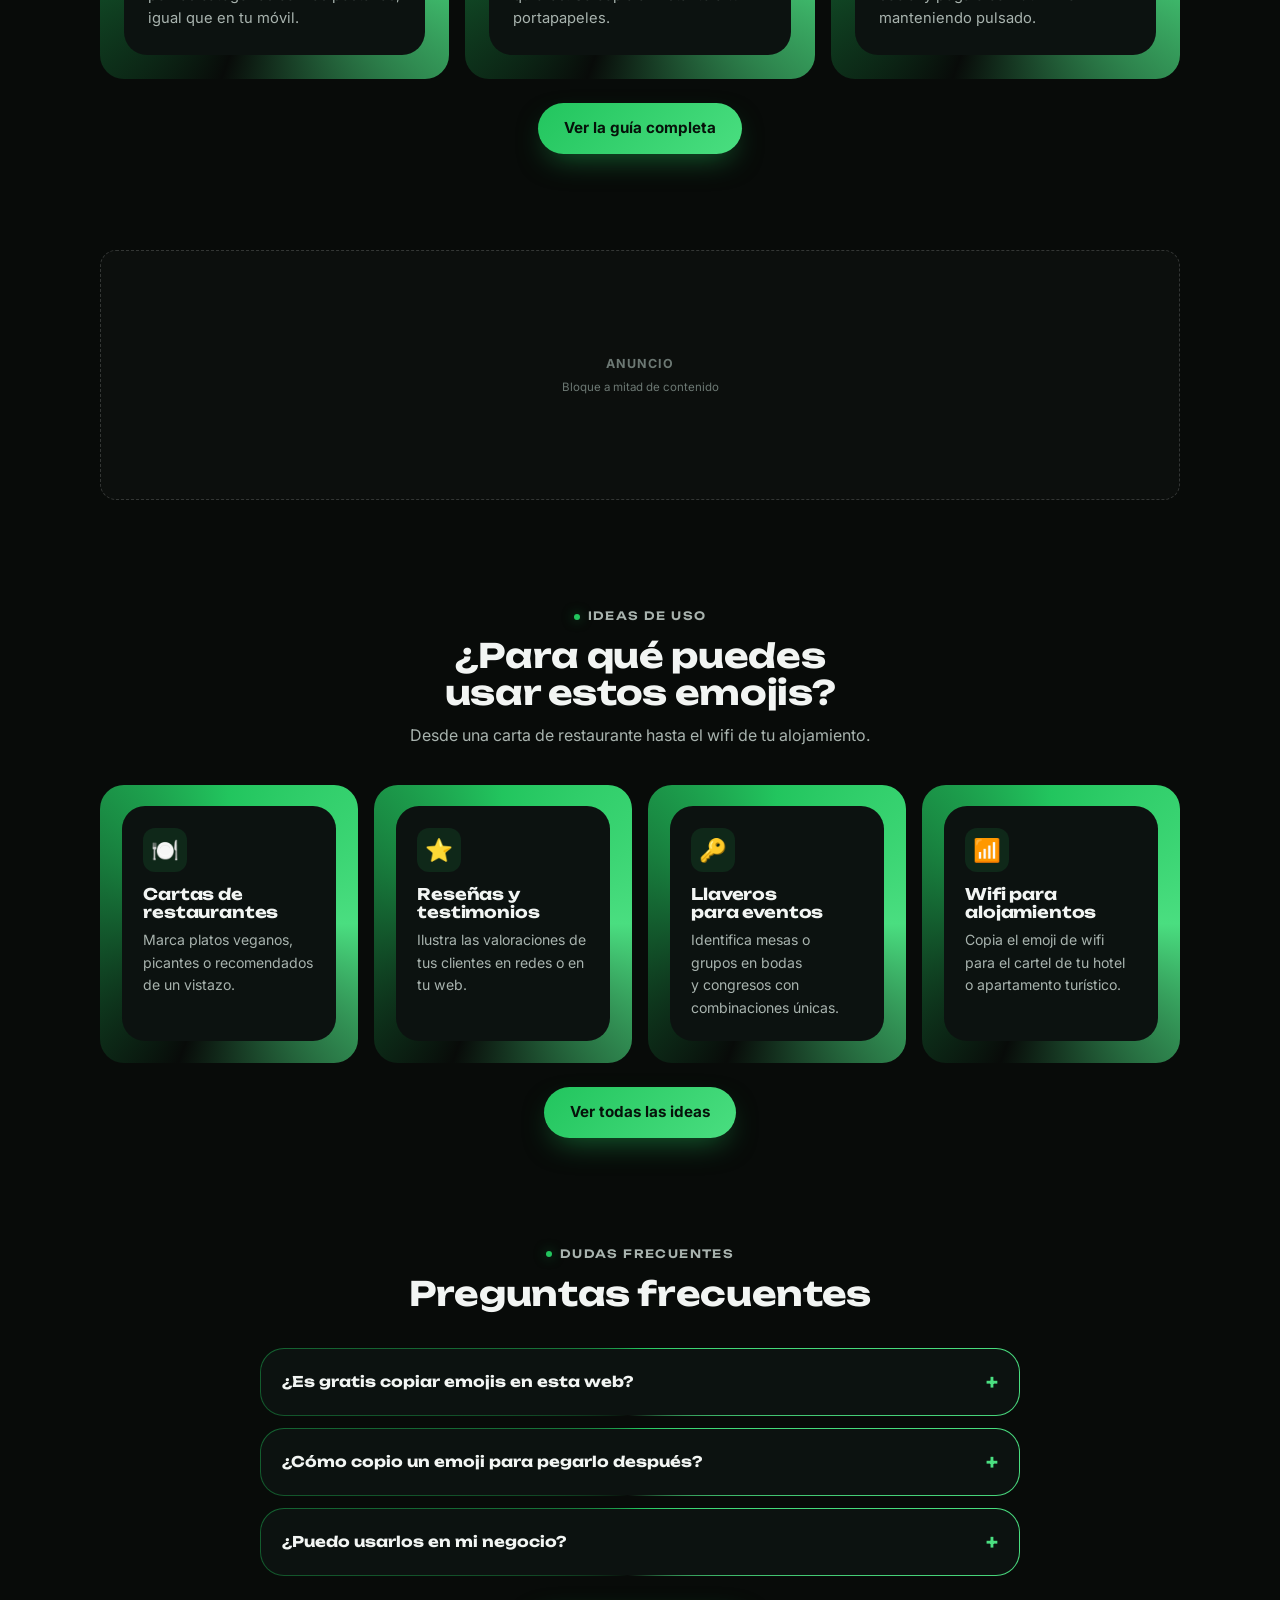
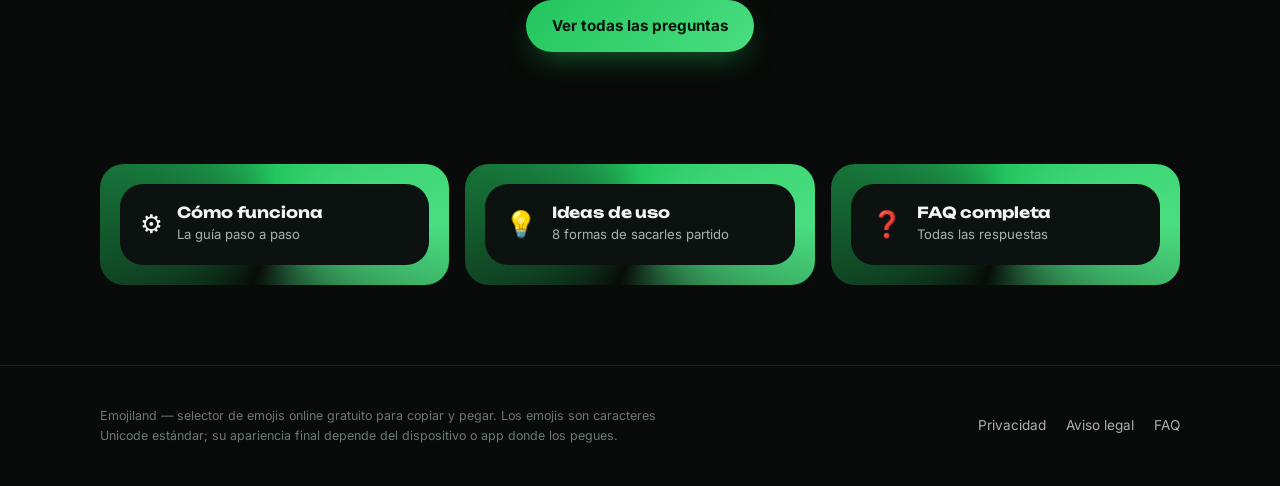
==== commit f63661f5: "Cookies, datos legales reales y ajustes de animacion Anade banner de consentimiento de cookies (glas" ====
--- a/index.html
+++ b/index.html
@@ -109,6 +109,9 @@
 
     <div class="ad-slot ad-banner" role="complementary" aria-label="Espacio publicitario">
       <div class="ad-slot-label">ANUNCIO<small>Banner horizontal</small></div>
+
+      <!-- PEGA AQUÍ TU CODIGO DE ADSENSE. Cárgalo solo tras el consentimiento:
+           document.addEventListener("emojiland:cookies-accepted", function () { /* insertar script de anuncios aqui */ }); -->
     </div>
   </section>
 
@@ -152,6 +155,9 @@
   <div class="container">
     <div class="ad-slot ad-incontent" role="complementary" aria-label="Espacio publicitario">
       <div class="ad-slot-label">ANUNCIO<small>Bloque a mitad de contenido</small></div>
+
+      <!-- PEGA AQUÍ TU CODIGO DE ADSENSE. Cárgalo solo tras el consentimiento:
+           document.addEventListener("emojiland:cookies-accepted", function () { /* insertar script de anuncios aqui */ }); -->
     </div>
   </div>
 
@@ -274,12 +280,23 @@
     <h3>Tu descarga ha comenzado</h3>
     <div class="ad-slot" role="complementary" aria-label="Espacio publicitario">
       <div class="ad-slot-label">ANUNCIO<small>Pop-up al descargar</small></div>
+
+      <!-- PEGA AQUÍ TU CODIGO DE ADSENSE. Cárgalo solo tras el consentimiento:
+           document.addEventListener("emojiland:cookies-accepted", function () { /* insertar script de anuncios aqui */ }); -->
     </div>
     <div class="ad-dialog-foot">
       <button type="button" data-ad-dialog-close-2>Cerrar y seguir</button>
     </div>
   </div>
 </dialog>
+
+<aside class="cookie-banner" data-cookie-banner role="dialog" aria-label="Aviso de cookies">
+  <p>Usamos cookies propias (funcionamiento del sitio) y, si las aceptas, cookies de terceros para mostrar publicidad, incluida publicidad personalizada. Más información en nuestra <a href="privacidad.html">política de privacidad</a>.</p>
+  <div class="cookie-banner-actions">
+    <button type="button" class="cookie-btn cookie-btn-reject" data-cookie-reject>Rechazar</button>
+    <button type="button" class="cookie-btn cookie-btn-accept" data-cookie-accept>Aceptar</button>
+  </div>
+</aside>
 
 <script defer src="lib/manifest.js"></script>
 <script defer src="main.js?v=20260825"></script>
--- a/styles.css
+++ b/styles.css
@@ -331,7 +331,7 @@
   background: rgba(15, 20, 17, 0.85);
   border: 1px dashed var(--border-strong);
   backdrop-filter: blur(14px);
-  transform: translateY(140%);
+  transform: translateY(220px);
   transition: transform .5s var(--ease-out);
 }
 .ad-corner.is-shown { transform: translateY(0); }
@@ -344,6 +344,37 @@
 .ad-corner-body { text-align: center; color: var(--text-faint); font-size: .74rem; text-transform: uppercase; letter-spacing: .08em; font-weight: 700; }
 .ad-corner-body span { display: block; margin-top: .3rem; text-transform: none; letter-spacing: normal; font-weight: 400; font-size: .7rem; }
 @media (max-width: 539px) { .ad-corner { left: 12px; right: 12px; width: auto; } }
+
+/* Cookie consent banner */
+.cookie-banner {
+  position: fixed; left: 16px; right: 16px; bottom: 16px; z-index: 300;
+  max-width: 720px; margin-inline: auto;
+  display: flex; flex-wrap: wrap; align-items: center; gap: 1rem;
+  padding: 1.1rem 1.3rem;
+  border-radius: var(--radius-md);
+  background: rgba(12, 16, 14, 0.94);
+  border: 1px solid var(--border-strong);
+  backdrop-filter: blur(var(--blur)) saturate(140%);
+  -webkit-backdrop-filter: blur(var(--blur)) saturate(140%);
+  box-shadow: 0 24px 60px -20px rgba(0,0,0,0.65);
+  transform: translateY(240px);
+  opacity: 0;
+  transition: transform .5s var(--ease-out), opacity .5s var(--ease-out);
+}
+.cookie-banner.is-shown { transform: translateY(0); opacity: 1; }
+.cookie-banner p { flex: 1 1 280px; font-size: .82rem; line-height: 1.55; color: var(--text-dim); margin: 0; }
+.cookie-banner p a { color: var(--accent-light); text-decoration: underline; text-underline-offset: 2px; }
+.cookie-banner-actions { display: flex; gap: .6rem; flex: 0 0 auto; margin-left: auto; }
+.cookie-btn { padding: .6rem 1.15rem; border-radius: 999px; font-weight: 700; font-size: .8rem; white-space: nowrap; transition: transform .2s var(--ease-out), background .2s var(--ease-out); }
+.cookie-btn-accept { background: linear-gradient(135deg, var(--accent), var(--accent-light)); color: #06120a; box-shadow: 0 8px 20px -8px var(--accent-glow-50); }
+.cookie-btn-accept:hover { transform: translateY(-1px); }
+.cookie-btn-reject { border: 1px solid var(--border-strong); color: var(--text-dim); }
+.cookie-btn-reject:hover { color: var(--text); background: rgba(255,255,255,0.05); }
+@media (max-width: 639px) {
+  .cookie-banner { left: 10px; right: 10px; bottom: 10px; flex-direction: column; align-items: stretch; }
+  .cookie-banner-actions { margin-left: 0; justify-content: flex-end; }
+}
+@media (prefers-reduced-motion: reduce) { .cookie-banner { transition: opacity .3s; } }
 
 /* Download interstitial dialog */
 .ad-dialog {
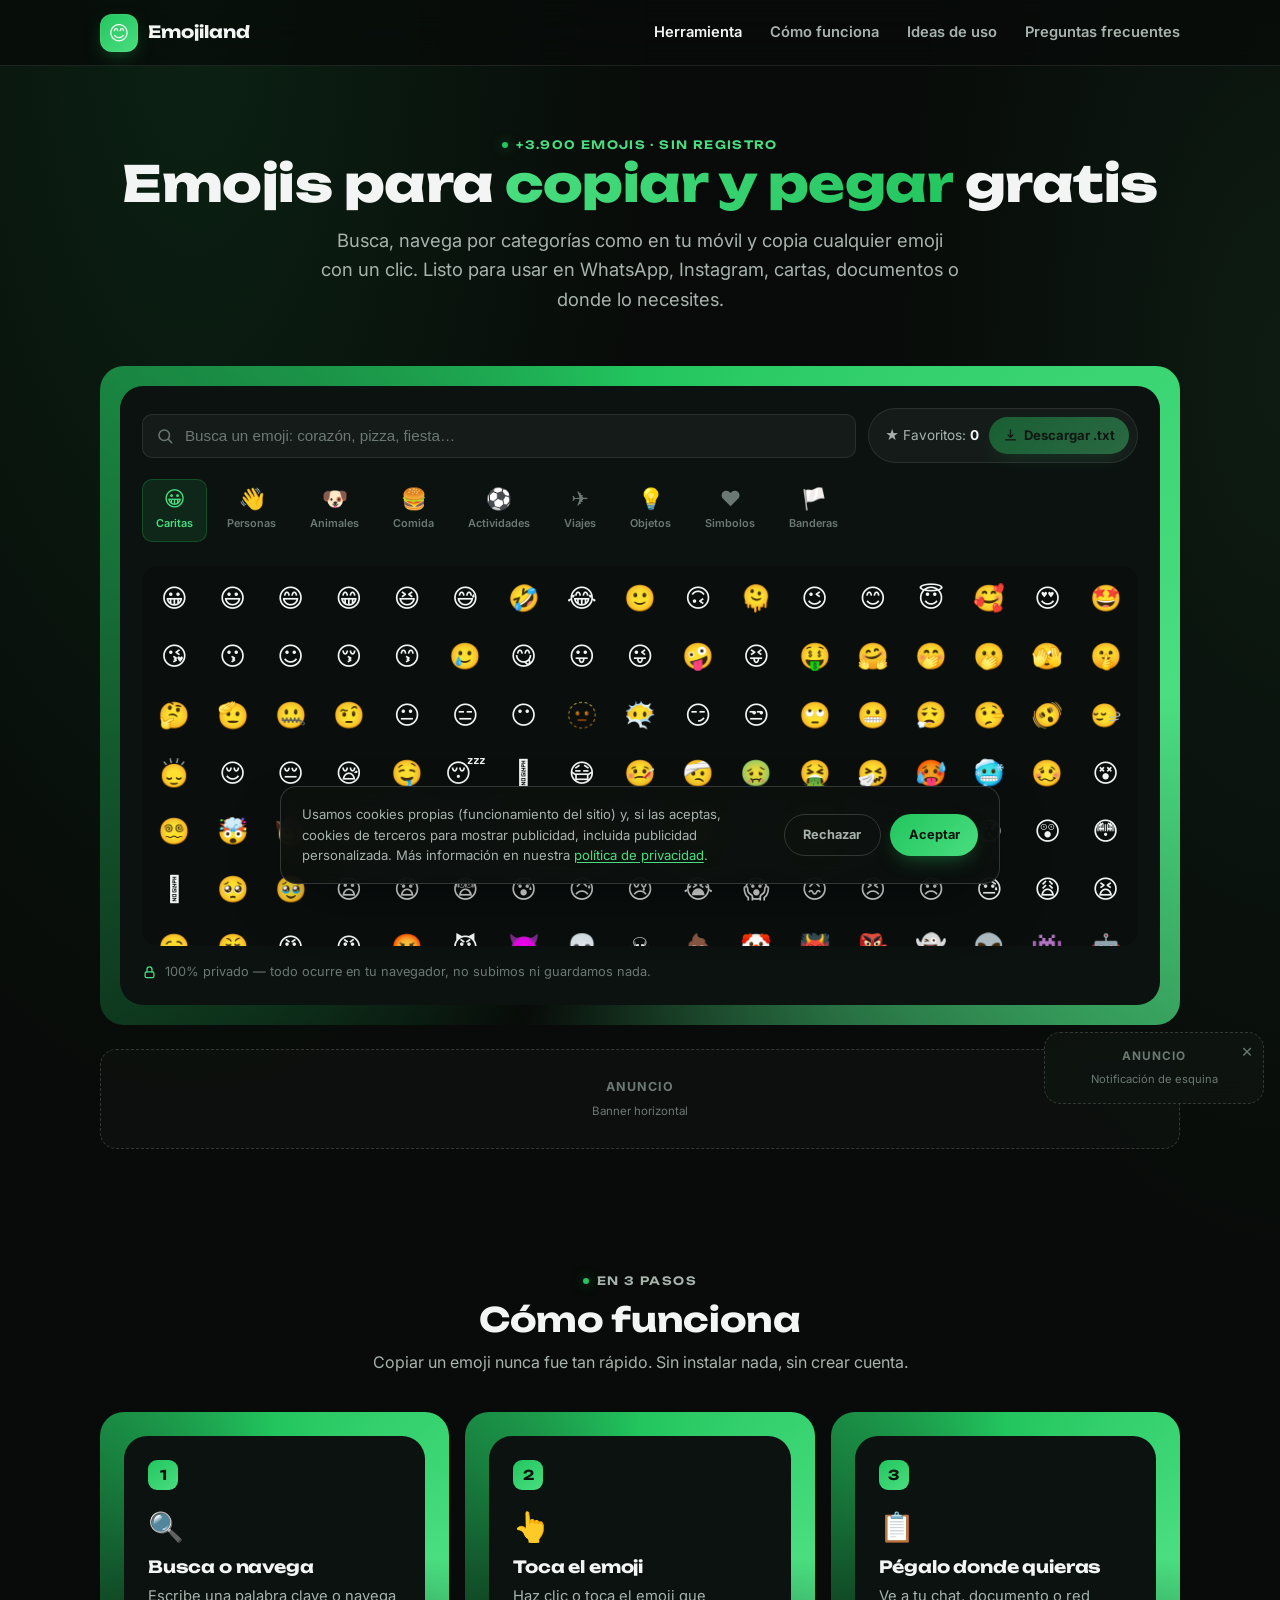
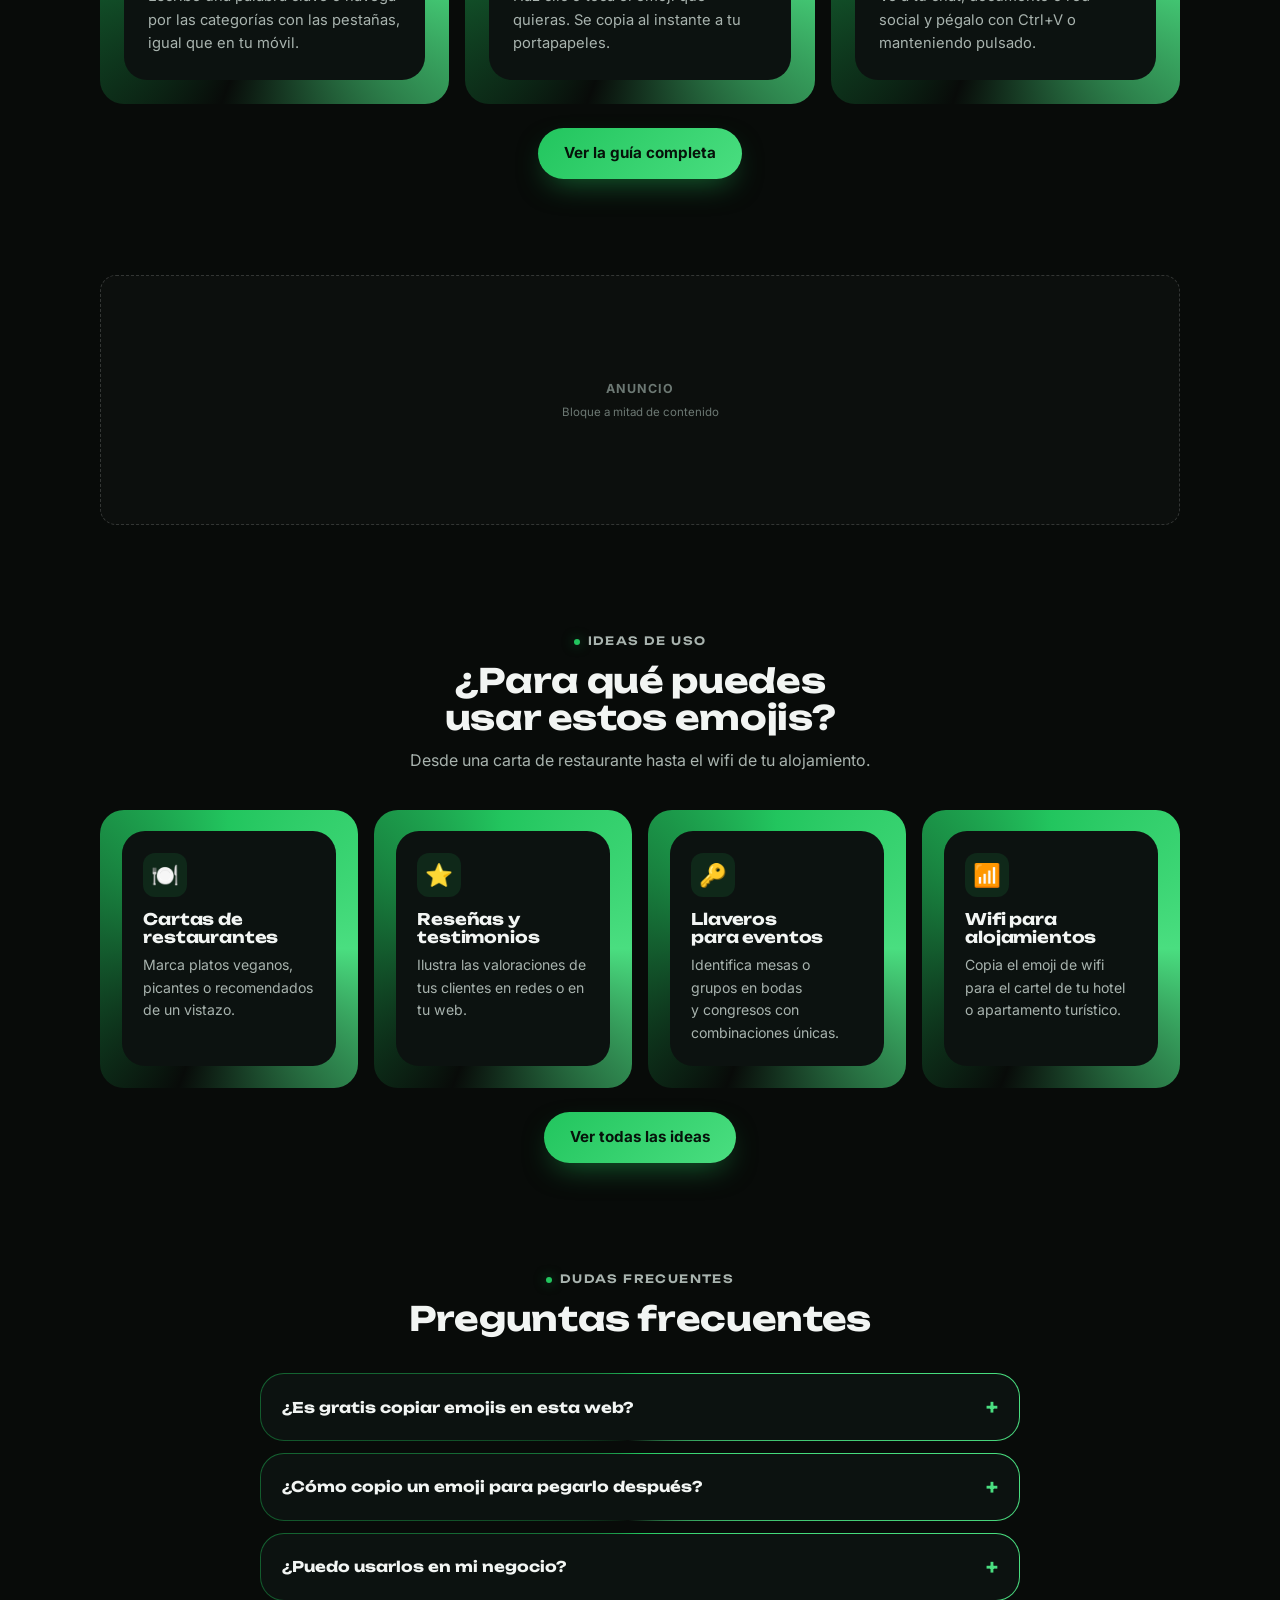
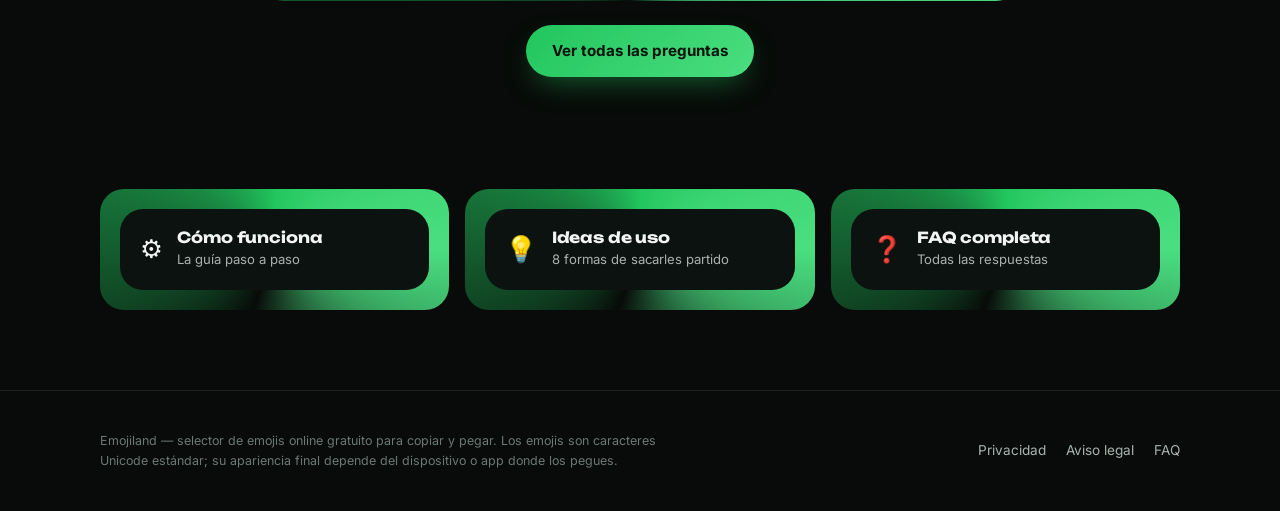
==== commit 603a1b2f: "Amplia el catalogo de emojis al estandar Unicode completo (~3944) Genera lib/emoji-data.js a partir " ====
--- a/index.html
+++ b/index.html
@@ -4,19 +4,25 @@
 <meta charset="UTF-8">
 <meta name="viewport" content="width=device-width, initial-scale=1">
 <title>Emojis para Copiar y Pegar Gratis | Emojiland</title>
-<meta name="description" content="Copia emojis gratis con un clic: más de 400 emojis organizados por categorías como en tu móvil. Sin registro, listos para pegar donde quieras.">
-<link rel="canonical" href="https://emojiland.example/">
+<meta name="description" content="Copia emojis gratis con un clic: el catálogo completo de más de 3.900 emojis (con tonos de piel) organizado por categorías como en tu móvil. Sin registro.">
+<link rel="canonical" href="https://emojiland.someristudio.shop/">
 <meta property="og:type" content="website">
 <meta property="og:title" content="Emojis para Copiar y Pegar Gratis | Emojiland">
 <meta property="og:description" content="Selector de emojis online, organizado por categorías. Copia y pega sin registrarte.">
-<meta property="og:url" content="https://emojiland.example/">
+<meta property="og:url" content="https://emojiland.someristudio.shop/">
+<meta property="og:image" content="https://emojiland.someristudio.shop/assets/img/og-image.png">
+<meta property="og:image:width" content="1200">
+<meta property="og:image:height" content="630">
+<meta name="twitter:card" content="summary_large_image">
+<meta name="twitter:title" content="Emojis para Copiar y Pegar Gratis | Emojiland">
+<meta name="twitter:image" content="https://emojiland.someristudio.shop/assets/img/og-image.png">
 <meta name="theme-color" content="#080b09">
 <link rel="icon" href="data:image/svg+xml,%3Csvg xmlns='http://www.w3.org/2000/svg' viewBox='0 0 100 100'%3E%3Ctext y='.9em' font-size='90'%3E%F0%9F%98%80%3C/text%3E%3C/svg%3E">
 
 <link rel="preconnect" href="https://fonts.googleapis.com">
 <link rel="preconnect" href="https://fonts.gstatic.com" crossorigin>
 <link rel="stylesheet" href="https://fonts.googleapis.com/css2?family=Unbounded:wght@600;700;800&family=Inter:wght@400;600;700&display=swap">
-<link rel="stylesheet" href="styles.css?v=20260825">
+<link rel="stylesheet" href="styles.css?v=20260826">
 
 <script type="application/ld+json">
 {
@@ -46,12 +52,12 @@
 
 <header class="site-header">
   <div class="container">
-    <a href="index.html" class="brand">
+    <a href="./" class="brand">
       <span class="brand-mark" aria-hidden="true">😊</span>
       <span>Emojiland</span>
     </a>
     <nav class="main-nav" aria-label="Navegación principal">
-      <a href="index.html" aria-current="page">Herramienta</a>
+      <a href="./" aria-current="page">Herramienta</a>
       <a href="como-funciona.html">Cómo funciona</a>
       <a href="ideas-de-uso.html">Ideas de uso</a>
       <a href="faq.html">Preguntas frecuentes</a>
@@ -61,7 +67,7 @@
     </button>
   </div>
   <nav class="mobile-nav" data-mobile-nav aria-label="Navegación móvil">
-    <a href="index.html">Herramienta</a>
+    <a href="./">Herramienta</a>
     <a href="como-funciona.html">Cómo funciona</a>
     <a href="ideas-de-uso.html">Ideas de uso</a>
     <a href="faq.html">Preguntas frecuentes</a>
@@ -70,7 +76,7 @@
 
 <main id="main">
   <section class="hero container">
-    <p class="eyebrow">+400 emojis · sin registro</p>
+    <p class="eyebrow">+3.900 emojis · sin registro</p>
     <h1>Emojis para <span class="accent-text">copiar y pegar</span> gratis</h1>
     <p class="lead">Busca, navega por categorías como en tu móvil y copia cualquier emoji con un clic. Listo para usar en WhatsApp, Instagram, cartas, documentos o donde lo necesites.</p>
   </section>
@@ -95,6 +101,8 @@
 
         <div class="cat-tabs" role="tablist" aria-label="Categorías de emojis" data-cat-tabs></div>
 
+        <div class="tone-row" data-skin-tones aria-label="Elegir tono de piel"></div>
+
         <div class="emoji-grid" data-emoji-grid aria-live="polite"></div>
         <noscript>
           <p class="empty-state">Esta herramienta necesita JavaScript activado para copiar emojis. Actívalo en tu navegador y recarga la página.</p>
@@ -298,7 +306,8 @@
   </div>
 </aside>
 
+<script defer src="lib/emoji-data.js?v=20260826"></script>
 <script defer src="lib/manifest.js"></script>
-<script defer src="main.js?v=20260825"></script>
+<script defer src="main.js?v=20260826"></script>
 </body>
 </html>
--- a/styles.css
+++ b/styles.css
@@ -248,6 +248,40 @@
   background: var(--accent-glow-12); border-color: var(--accent-glow-25); color: var(--accent-light);
 }
 
+.tone-row {
+  display: none;
+  align-items: center;
+  gap: .5rem;
+  margin-bottom: .75rem;
+  padding: .5rem .6rem;
+  border-radius: var(--radius-sm);
+  background: rgba(255,255,255,0.03);
+  border: 1px solid var(--border);
+}
+.tone-row.is-visible { display: flex; }
+.tone-row::before {
+  content: "Tono de piel:";
+  font-size: .74rem;
+  color: var(--text-faint);
+  font-weight: 600;
+  margin-right: .25rem;
+  white-space: nowrap;
+}
+.tone-swatch {
+  width: 28px; height: 28px; border-radius: 50%;
+  display: grid; place-items: center;
+  font-size: 1.1rem;
+  border: 2px solid transparent;
+  transition: border-color .2s var(--ease-out), transform .2s var(--ease-out);
+}
+.tone-swatch:hover { transform: scale(1.1); }
+.tone-swatch.is-selected { border-color: var(--accent-light); }
+.tone-swatch-default {
+  background: repeating-conic-gradient(#d9d9d9 0% 25%, #f5f5f5 0% 50%) 0 0 / 12px 12px;
+  border: 2px solid var(--border-strong);
+}
+.tone-swatch-default.is-selected { border-color: var(--accent-light); }
+
 .emoji-grid {
   display: grid;
   grid-template-columns: repeat(auto-fill, minmax(48px, 1fr));
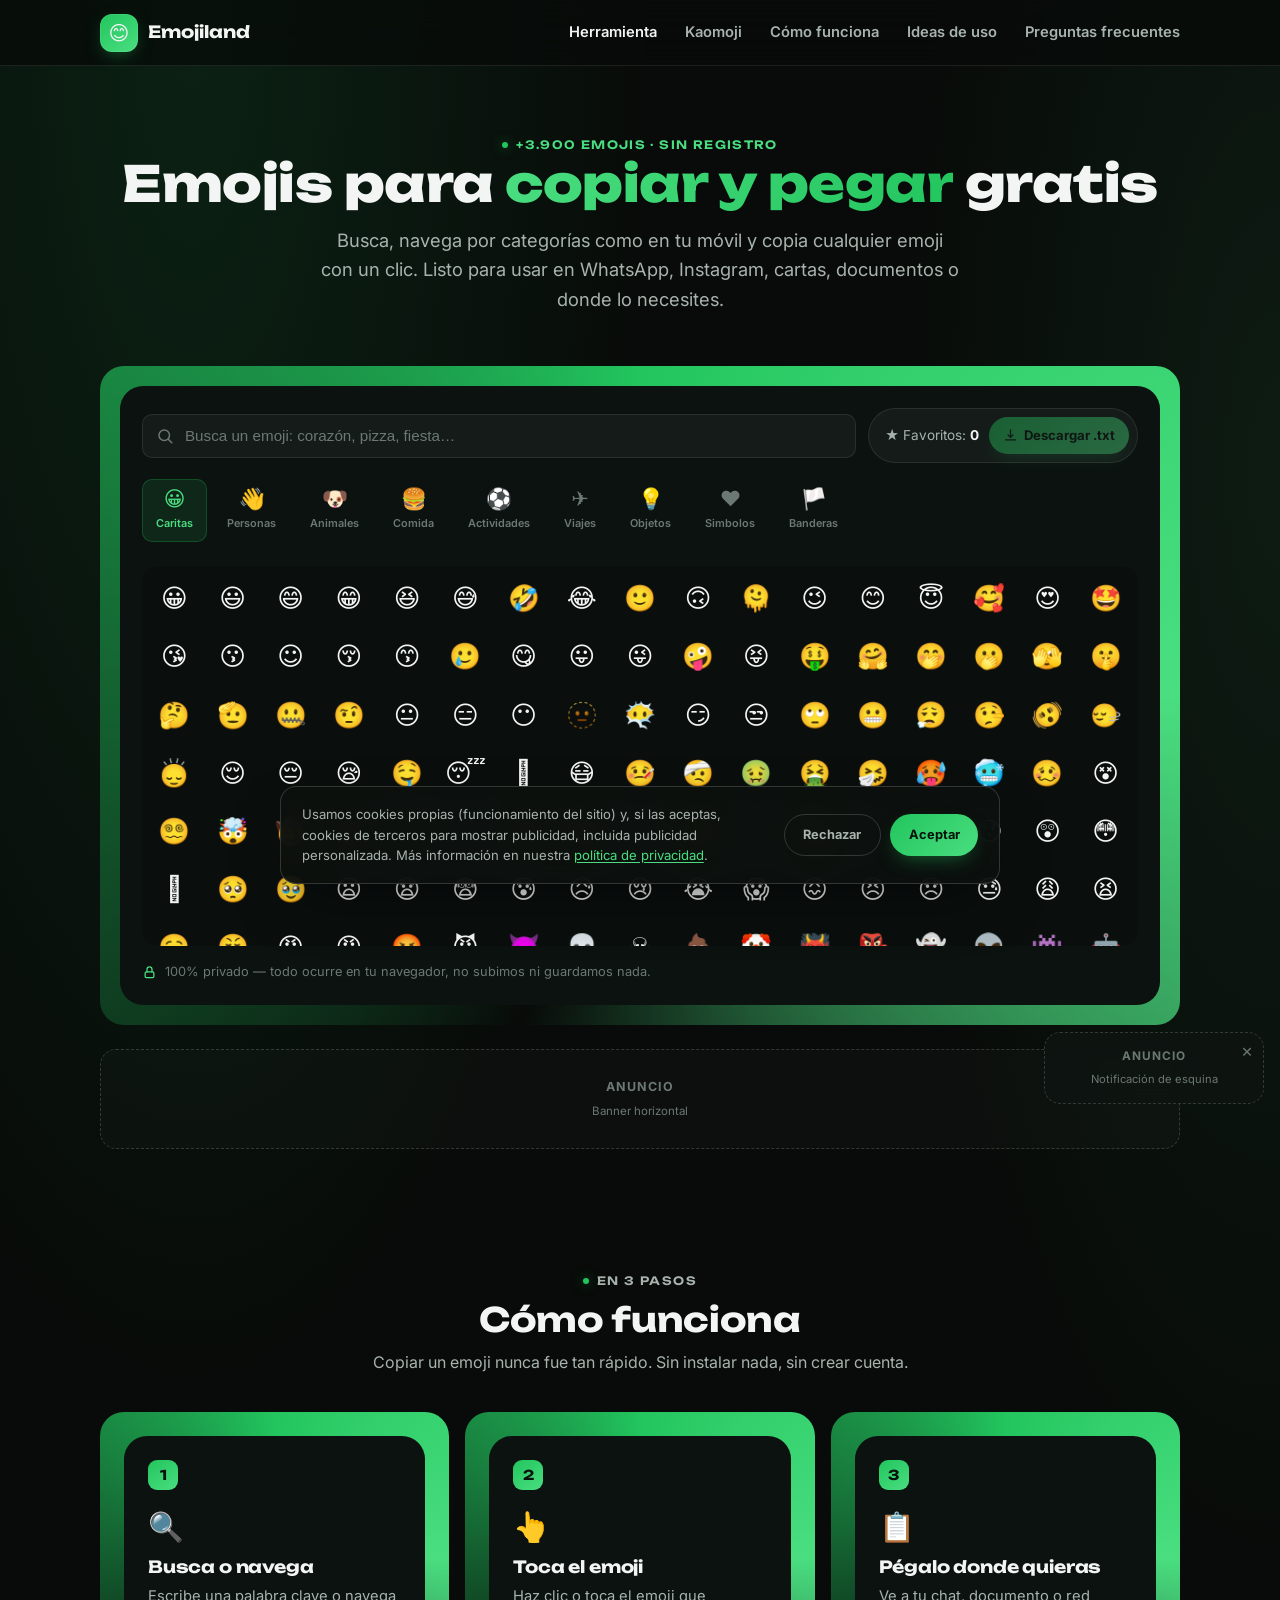
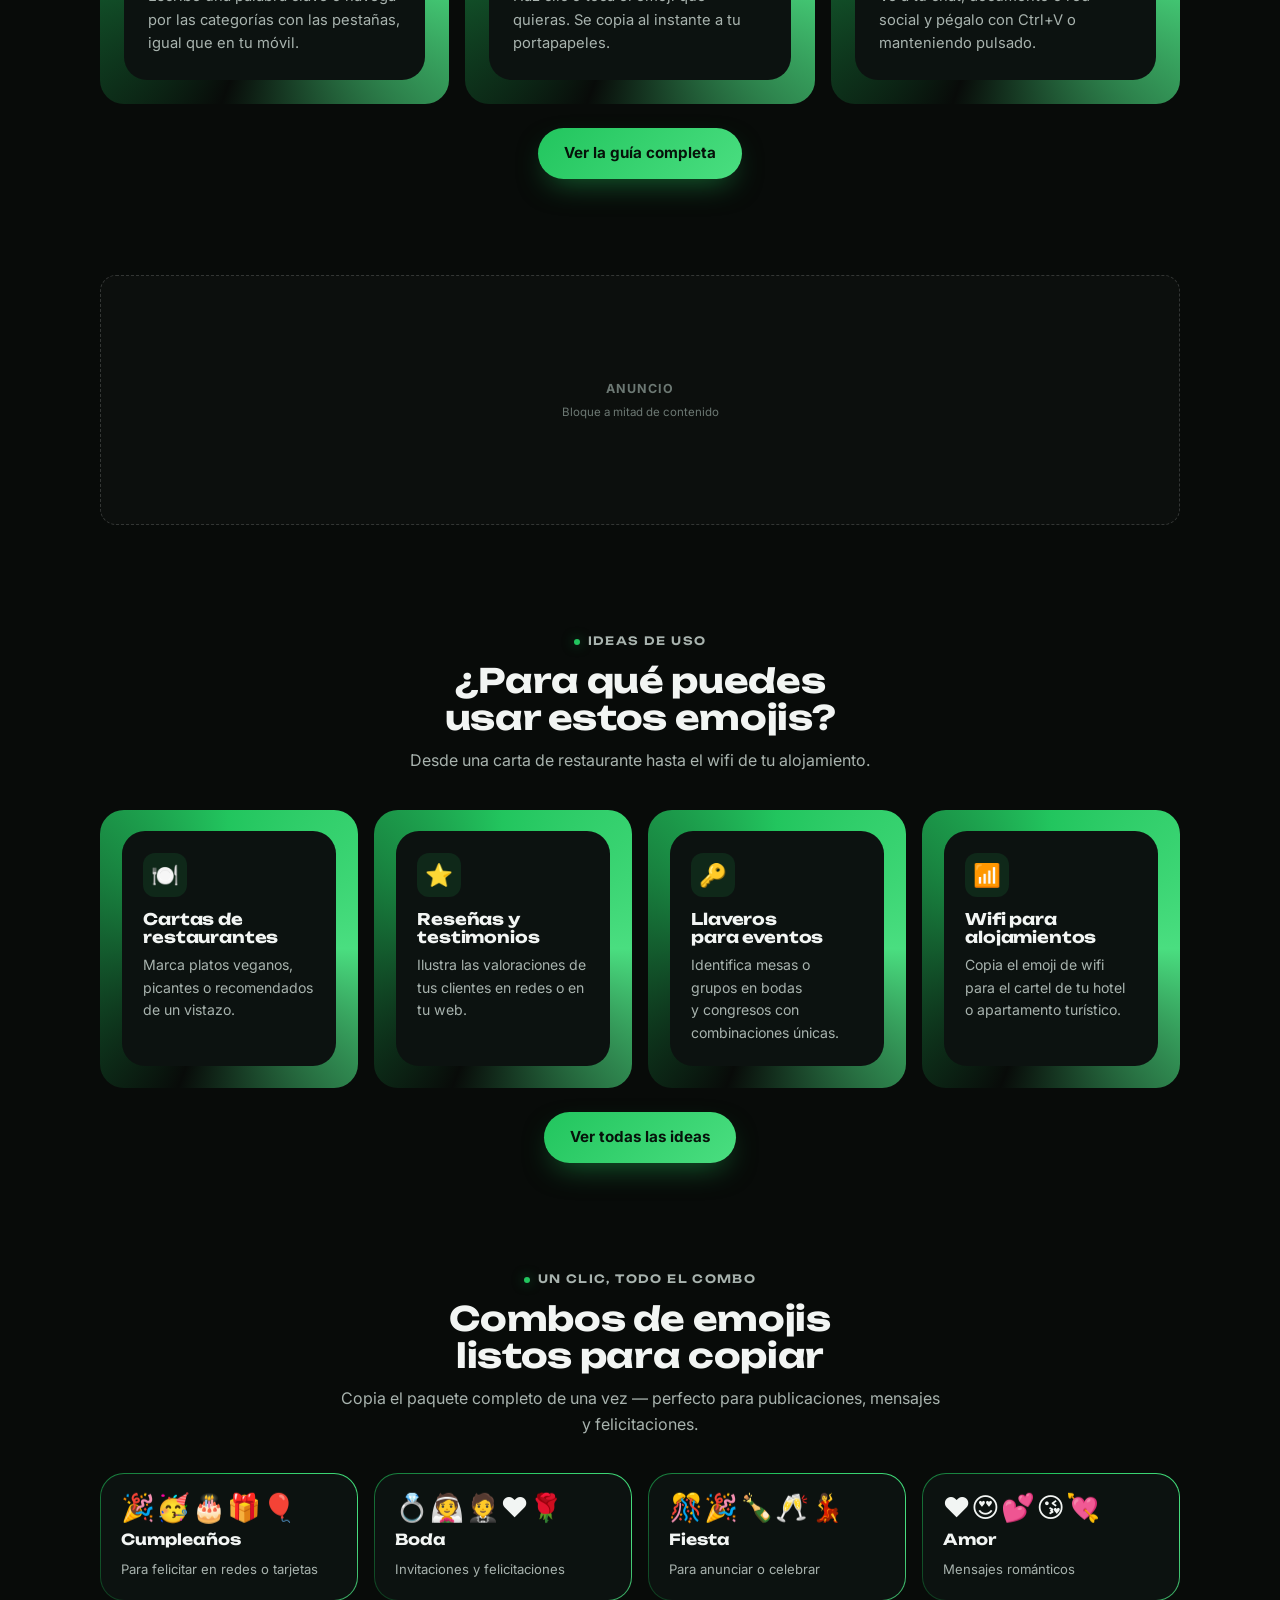
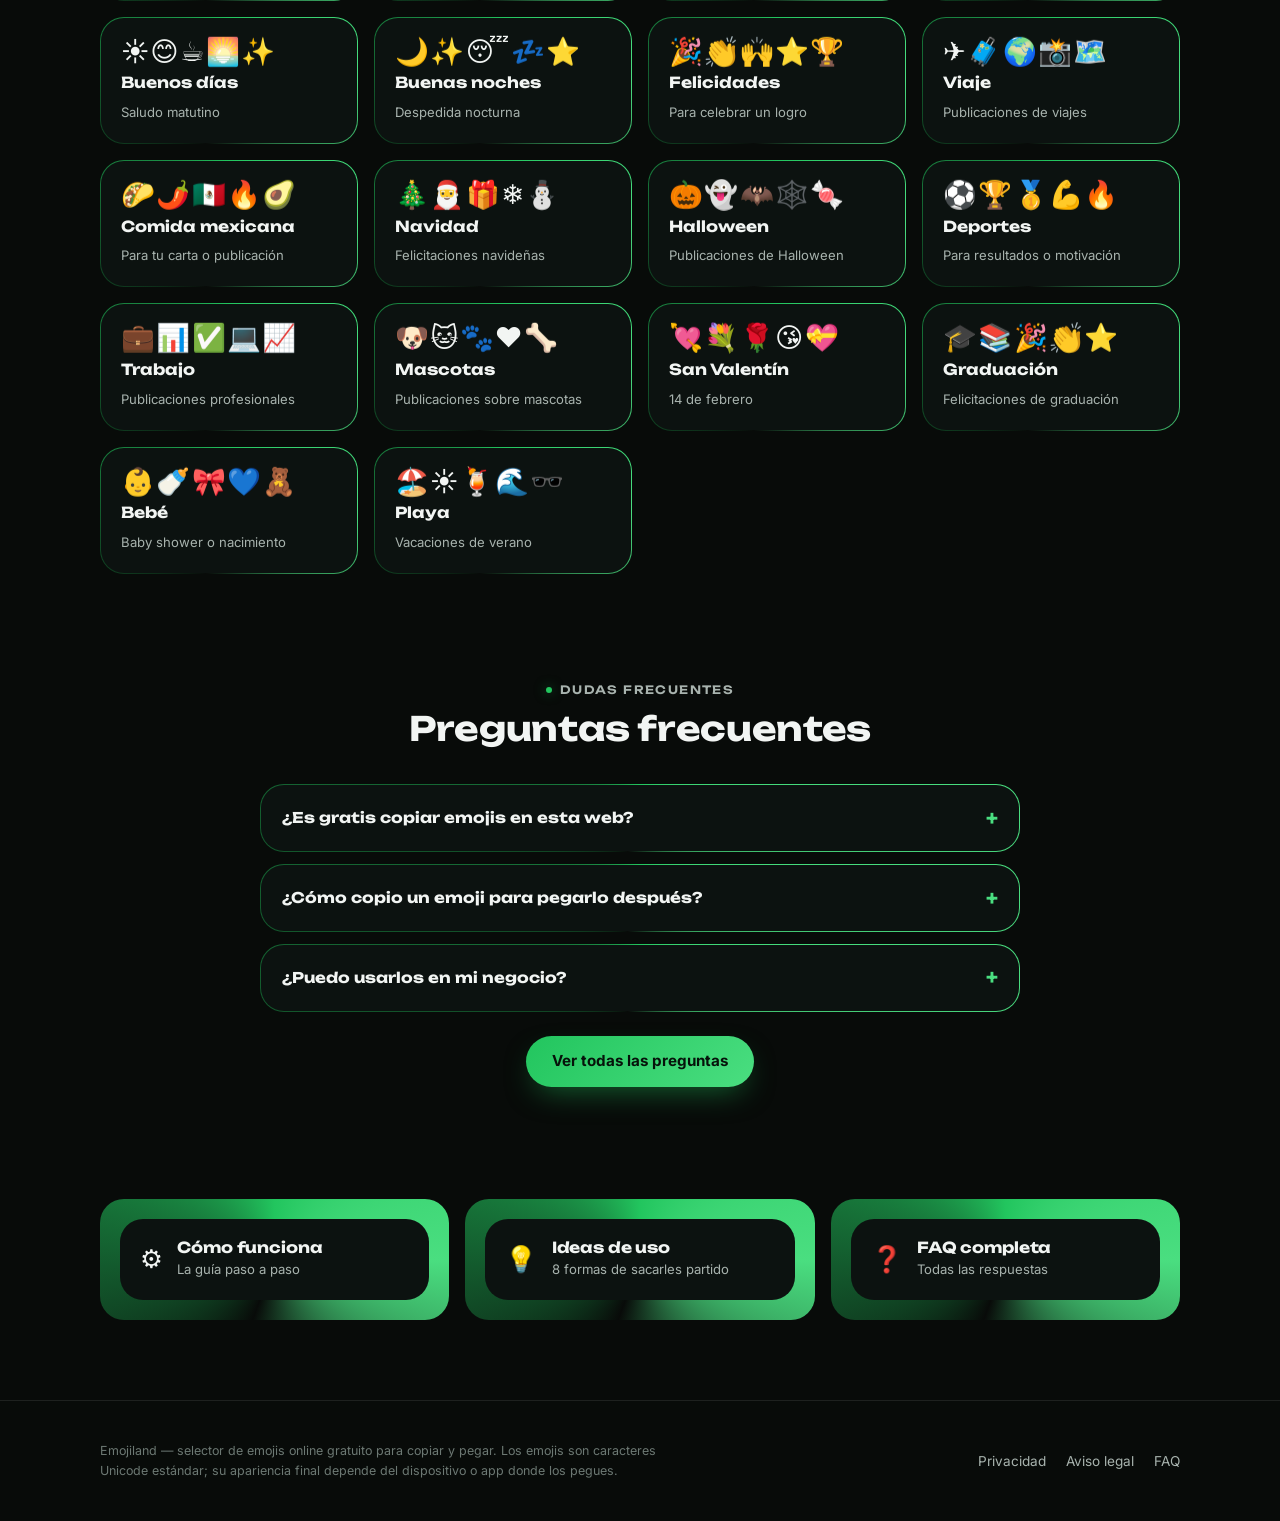
==== commit 572bf727: "Anade combos de emojis listos para copiar y pagina de Kaomoji - Nueva seccion "Combos" en la portada" ====
--- a/index.html
+++ b/index.html
@@ -58,6 +58,7 @@
     </a>
     <nav class="main-nav" aria-label="Navegación principal">
       <a href="./" aria-current="page">Herramienta</a>
+      <a href="kaomoji.html">Kaomoji</a>
       <a href="como-funciona.html">Cómo funciona</a>
       <a href="ideas-de-uso.html">Ideas de uso</a>
       <a href="faq.html">Preguntas frecuentes</a>
@@ -68,6 +69,7 @@
   </div>
   <nav class="mobile-nav" data-mobile-nav aria-label="Navegación móvil">
     <a href="./">Herramienta</a>
+    <a href="kaomoji.html">Kaomoji</a>
     <a href="como-funciona.html">Cómo funciona</a>
     <a href="ideas-de-uso.html">Ideas de uso</a>
     <a href="faq.html">Preguntas frecuentes</a>
@@ -212,6 +214,142 @@
 
   <section class="section container">
     <div class="section-head reveal">
+      <p class="eyebrow">Un clic, todo el combo</p>
+      <h2>Combos de emojis listos para copiar</h2>
+      <p>Copia el paquete completo de una vez — perfecto para publicaciones, mensajes y felicitaciones.</p>
+    </div>
+    <div class="combo-grid" data-combo-grid>
+      <button type="button" class="glow-border combo-card reveal" data-combo-copy="🎉🥳🎂🎁🎈">
+        <span class="glow-border-inner">
+          <span class="combo-emojis" aria-hidden="true">🎉🥳🎂🎁🎈</span>
+          <span class="combo-title">Cumpleaños</span>
+          <span class="combo-text">Para felicitar en redes o tarjetas</span>
+        </span>
+      </button>
+      <button type="button" class="glow-border combo-card reveal" data-combo-copy="💍👰🤵❤️🌹">
+        <span class="glow-border-inner">
+          <span class="combo-emojis" aria-hidden="true">💍👰🤵❤️🌹</span>
+          <span class="combo-title">Boda</span>
+          <span class="combo-text">Invitaciones y felicitaciones</span>
+        </span>
+      </button>
+      <button type="button" class="glow-border combo-card reveal" data-combo-copy="🎊🎉🍾🥂💃">
+        <span class="glow-border-inner">
+          <span class="combo-emojis" aria-hidden="true">🎊🎉🍾🥂💃</span>
+          <span class="combo-title">Fiesta</span>
+          <span class="combo-text">Para anunciar o celebrar</span>
+        </span>
+      </button>
+      <button type="button" class="glow-border combo-card reveal" data-combo-copy="❤️😍💕😘💘">
+        <span class="glow-border-inner">
+          <span class="combo-emojis" aria-hidden="true">❤️😍💕😘💘</span>
+          <span class="combo-title">Amor</span>
+          <span class="combo-text">Mensajes románticos</span>
+        </span>
+      </button>
+      <button type="button" class="glow-border combo-card reveal" data-combo-copy="☀️😊☕🌅✨">
+        <span class="glow-border-inner">
+          <span class="combo-emojis" aria-hidden="true">☀️😊☕🌅✨</span>
+          <span class="combo-title">Buenos días</span>
+          <span class="combo-text">Saludo matutino</span>
+        </span>
+      </button>
+      <button type="button" class="glow-border combo-card reveal" data-combo-copy="🌙✨😴💤⭐">
+        <span class="glow-border-inner">
+          <span class="combo-emojis" aria-hidden="true">🌙✨😴💤⭐</span>
+          <span class="combo-title">Buenas noches</span>
+          <span class="combo-text">Despedida nocturna</span>
+        </span>
+      </button>
+      <button type="button" class="glow-border combo-card reveal" data-combo-copy="🎉👏🙌⭐🏆">
+        <span class="glow-border-inner">
+          <span class="combo-emojis" aria-hidden="true">🎉👏🙌⭐🏆</span>
+          <span class="combo-title">Felicidades</span>
+          <span class="combo-text">Para celebrar un logro</span>
+        </span>
+      </button>
+      <button type="button" class="glow-border combo-card reveal" data-combo-copy="✈️🧳🌍📸🗺️">
+        <span class="glow-border-inner">
+          <span class="combo-emojis" aria-hidden="true">✈️🧳🌍📸🗺️</span>
+          <span class="combo-title">Viaje</span>
+          <span class="combo-text">Publicaciones de viajes</span>
+        </span>
+      </button>
+      <button type="button" class="glow-border combo-card reveal" data-combo-copy="🌮🌶️🇲🇽🔥🥑">
+        <span class="glow-border-inner">
+          <span class="combo-emojis" aria-hidden="true">🌮🌶️🇲🇽🔥🥑</span>
+          <span class="combo-title">Comida mexicana</span>
+          <span class="combo-text">Para tu carta o publicación</span>
+        </span>
+      </button>
+      <button type="button" class="glow-border combo-card reveal" data-combo-copy="🎄🎅🎁❄️⛄">
+        <span class="glow-border-inner">
+          <span class="combo-emojis" aria-hidden="true">🎄🎅🎁❄️⛄</span>
+          <span class="combo-title">Navidad</span>
+          <span class="combo-text">Felicitaciones navideñas</span>
+        </span>
+      </button>
+      <button type="button" class="glow-border combo-card reveal" data-combo-copy="🎃👻🦇🕸️🍬">
+        <span class="glow-border-inner">
+          <span class="combo-emojis" aria-hidden="true">🎃👻🦇🕸️🍬</span>
+          <span class="combo-title">Halloween</span>
+          <span class="combo-text">Publicaciones de Halloween</span>
+        </span>
+      </button>
+      <button type="button" class="glow-border combo-card reveal" data-combo-copy="⚽🏆🥇💪🔥">
+        <span class="glow-border-inner">
+          <span class="combo-emojis" aria-hidden="true">⚽🏆🥇💪🔥</span>
+          <span class="combo-title">Deportes</span>
+          <span class="combo-text">Para resultados o motivación</span>
+        </span>
+      </button>
+      <button type="button" class="glow-border combo-card reveal" data-combo-copy="💼📊✅💻📈">
+        <span class="glow-border-inner">
+          <span class="combo-emojis" aria-hidden="true">💼📊✅💻📈</span>
+          <span class="combo-title">Trabajo</span>
+          <span class="combo-text">Publicaciones profesionales</span>
+        </span>
+      </button>
+      <button type="button" class="glow-border combo-card reveal" data-combo-copy="🐶🐱🐾❤️🦴">
+        <span class="glow-border-inner">
+          <span class="combo-emojis" aria-hidden="true">🐶🐱🐾❤️🦴</span>
+          <span class="combo-title">Mascotas</span>
+          <span class="combo-text">Publicaciones sobre mascotas</span>
+        </span>
+      </button>
+      <button type="button" class="glow-border combo-card reveal" data-combo-copy="💘💐🌹😘💝">
+        <span class="glow-border-inner">
+          <span class="combo-emojis" aria-hidden="true">💘💐🌹😘💝</span>
+          <span class="combo-title">San Valentín</span>
+          <span class="combo-text">14 de febrero</span>
+        </span>
+      </button>
+      <button type="button" class="glow-border combo-card reveal" data-combo-copy="🎓📚🎉👏⭐">
+        <span class="glow-border-inner">
+          <span class="combo-emojis" aria-hidden="true">🎓📚🎉👏⭐</span>
+          <span class="combo-title">Graduación</span>
+          <span class="combo-text">Felicitaciones de graduación</span>
+        </span>
+      </button>
+      <button type="button" class="glow-border combo-card reveal" data-combo-copy="👶🍼🎀💙🧸">
+        <span class="glow-border-inner">
+          <span class="combo-emojis" aria-hidden="true">👶🍼🎀💙🧸</span>
+          <span class="combo-title">Bebé</span>
+          <span class="combo-text">Baby shower o nacimiento</span>
+        </span>
+      </button>
+      <button type="button" class="glow-border combo-card reveal" data-combo-copy="🏖️☀️🍹🌊🕶️">
+        <span class="glow-border-inner">
+          <span class="combo-emojis" aria-hidden="true">🏖️☀️🍹🌊🕶️</span>
+          <span class="combo-title">Playa</span>
+          <span class="combo-text">Vacaciones de verano</span>
+        </span>
+      </button>
+    </div>
+  </section>
+
+  <section class="section container">
+    <div class="section-head reveal">
       <p class="eyebrow">Dudas frecuentes</p>
       <h2>Preguntas frecuentes</h2>
     </div>
--- a/styles.css
+++ b/styles.css
@@ -464,6 +464,45 @@
 .use-card h3 { font-size: 1rem; margin-bottom: .45rem; }
 .use-card p { color: var(--text-dim); font-size: .88rem; }
 
+.combo-grid { display: grid; gap: 1rem; grid-template-columns: 1fr; }
+.combo-card { text-align: left; width: 100%; cursor: pointer; }
+.combo-card .glow-border-inner {
+  display: flex; flex-direction: column; align-items: flex-start; gap: .4rem;
+  padding: 1.25rem; height: 100%;
+  transition: background .2s var(--ease-out);
+}
+.combo-card:hover .glow-border-inner { background: rgba(255,255,255,0.03); }
+.combo-emojis { font-size: 1.7rem; line-height: 1; letter-spacing: .05em; }
+.combo-title { font-family: var(--display); font-weight: 700; font-size: .95rem; color: var(--text); }
+.combo-text { font-size: .82rem; color: var(--text-dim); }
+
+.kaomoji-grid {
+  display: grid;
+  grid-template-columns: repeat(auto-fill, minmax(150px, 1fr));
+  gap: .5rem;
+  max-height: 460px;
+  overflow-y: auto;
+  padding: .5rem;
+  border-radius: var(--radius-md);
+  background: rgba(0,0,0,0.15);
+}
+.kaomoji-grid::-webkit-scrollbar { width: 8px; }
+.kaomoji-grid::-webkit-scrollbar-thumb { background: var(--border-strong); border-radius: 8px; }
+.kaomoji-cell {
+  display: grid; place-items: center;
+  padding: .8rem .5rem;
+  border-radius: var(--radius-sm);
+  background: rgba(255,255,255,0.02);
+  border: 1px solid var(--border);
+  font-size: 1rem;
+  text-align: center;
+  word-break: break-word;
+  transition: transform .18s var(--ease-bounce), background .2s var(--ease-out), border-color .2s var(--ease-out);
+}
+.kaomoji-cell:hover { background: var(--surface-strong); border-color: var(--border-strong); transform: translateY(-2px); }
+.kaomoji-cell:active { transform: scale(0.95); }
+.kaomoji-cell.is-copied { animation: pop-copied .5s var(--ease-bounce); }
+
 .seo-copy { max-width: 760px; margin-inline: auto; color: var(--text-dim); }
 .seo-copy p { margin-bottom: 1rem; }
 .seo-copy h2, .seo-copy h3 { color: var(--text); margin-top: 1.6rem; margin-bottom: .6rem; }
@@ -526,14 +565,17 @@
 @media (min-width: 540px) {
   .steps-grid { grid-template-columns: repeat(3, 1fr); }
   .uses-grid { grid-template-columns: repeat(2, 1fr); }
+  .combo-grid { grid-template-columns: repeat(2, 1fr); }
 }
 @media (min-width: 720px) {
   .uses-grid { grid-template-columns: repeat(2, 1fr); }
+  .combo-grid { grid-template-columns: repeat(3, 1fr); }
   .more-pages { grid-template-columns: repeat(3, 1fr); }
   .footer-grid { flex-direction: row; justify-content: space-between; text-align: left; }
 }
 @media (min-width: 960px) {
   .uses-grid { grid-template-columns: repeat(4, 1fr); }
+  .combo-grid { grid-template-columns: repeat(4, 1fr); }
   .emoji-grid { grid-template-columns: repeat(auto-fill, minmax(52px, 1fr)); }
 }
 @media (min-width: 1280px) {
@@ -546,4 +588,5 @@
 @media (prefers-reduced-motion: reduce) {
   html { scroll-behavior: auto; }
   .emoji-cell.is-copied { animation: none; background: var(--accent-glow-25); }
-}
+  .kaomoji-cell.is-copied { animation: none; background: var(--accent-glow-25); }
+}
